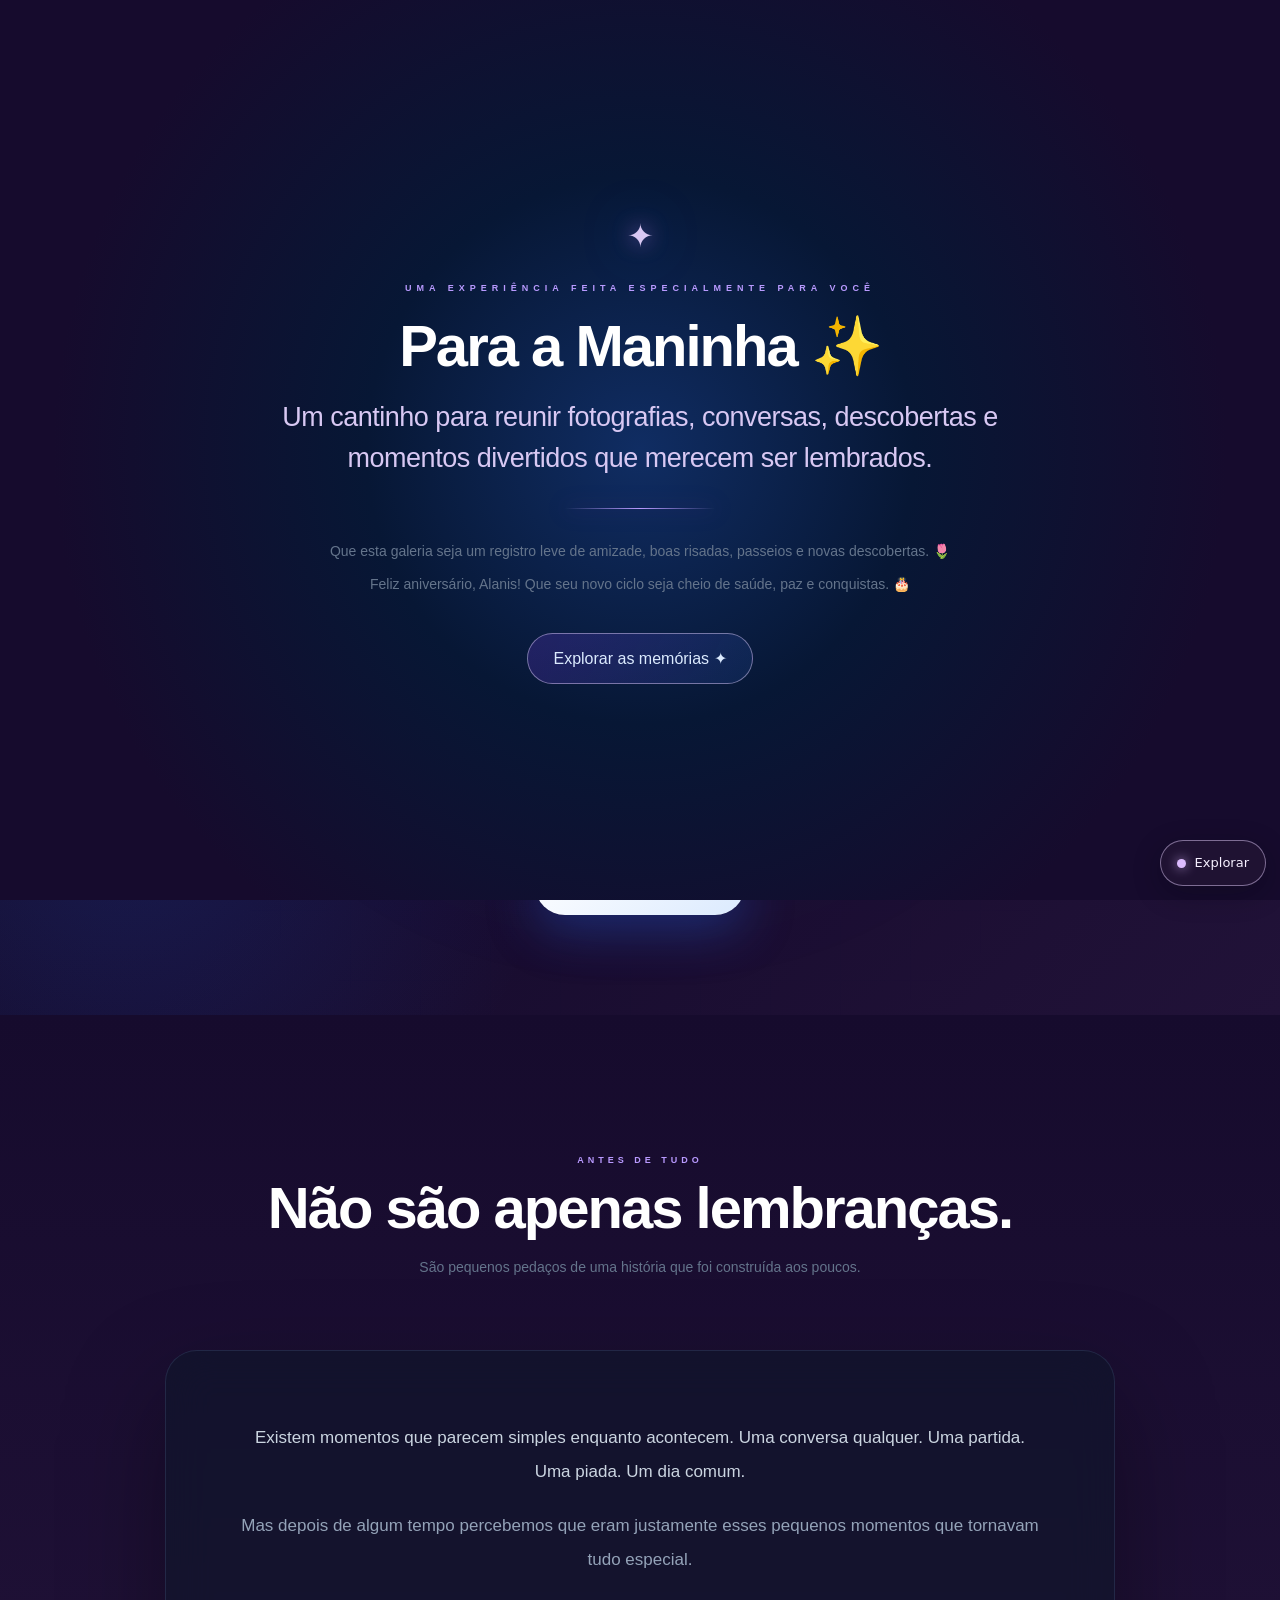
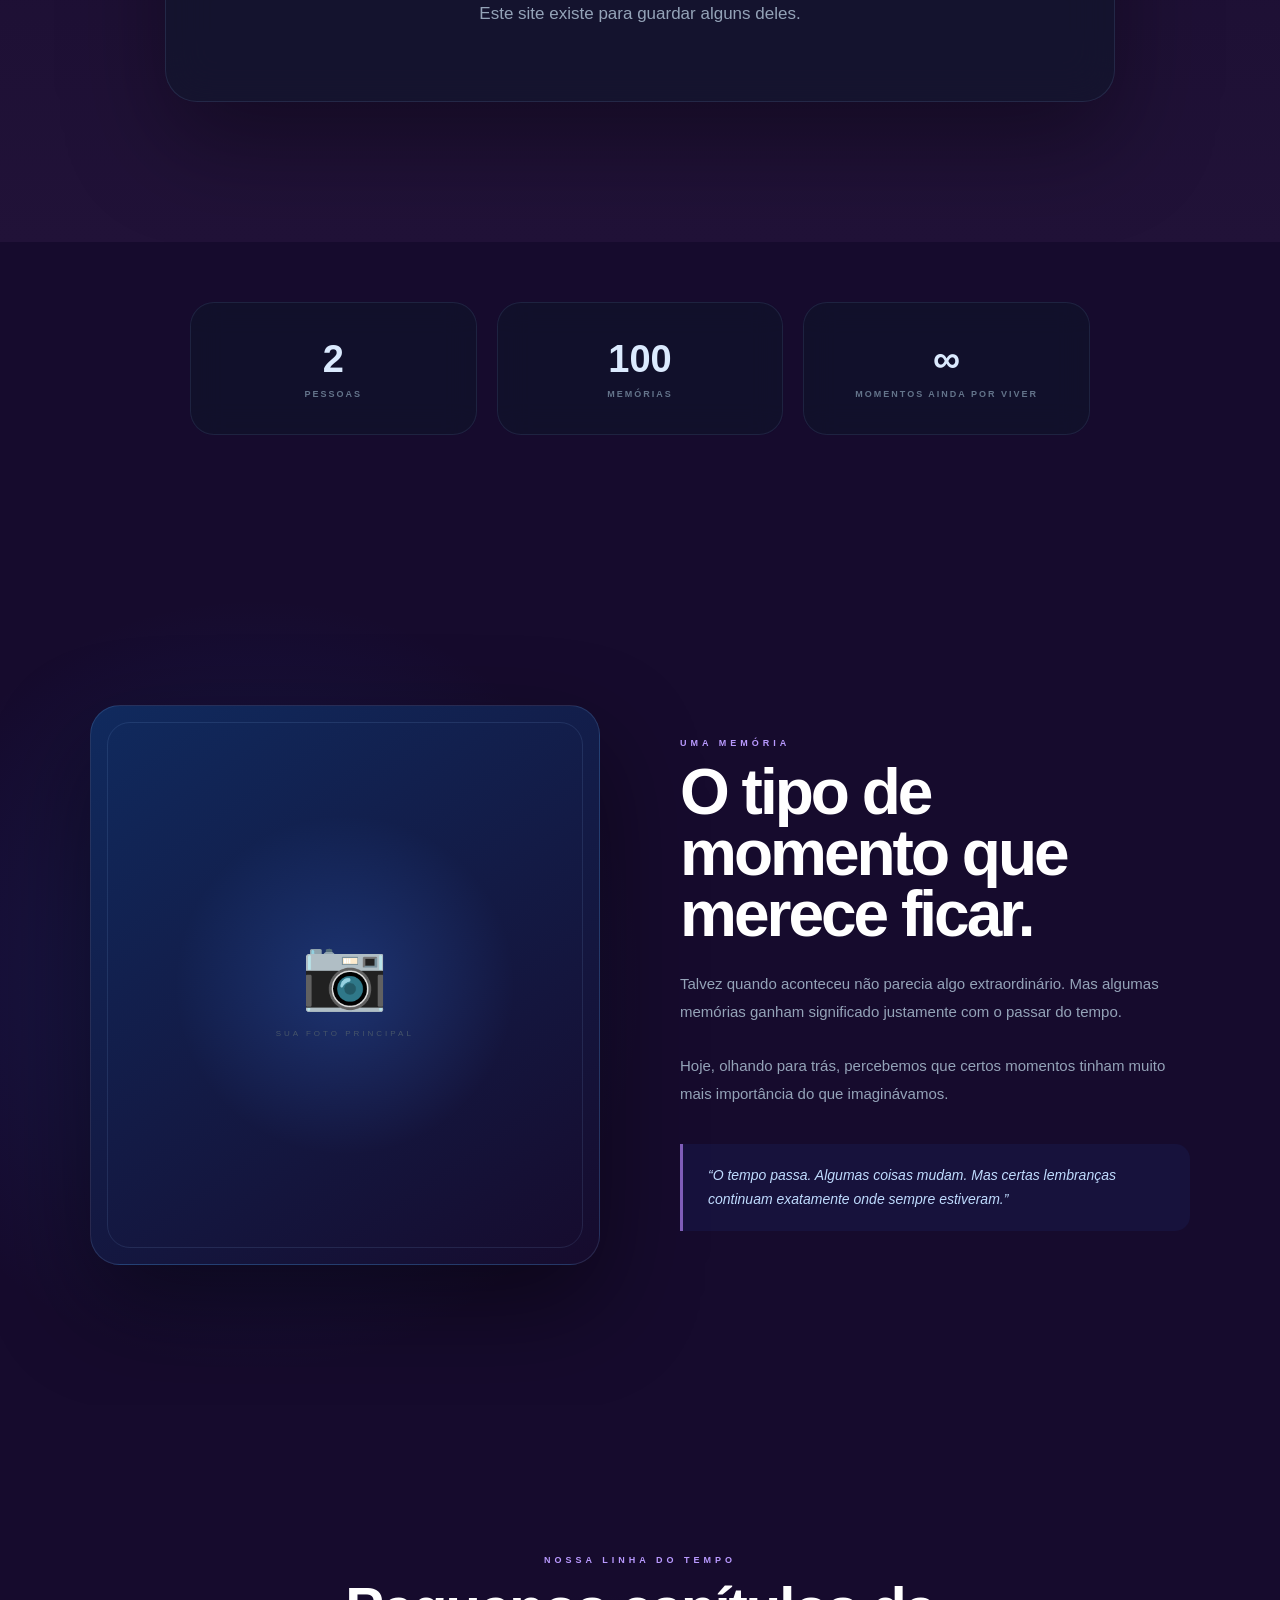
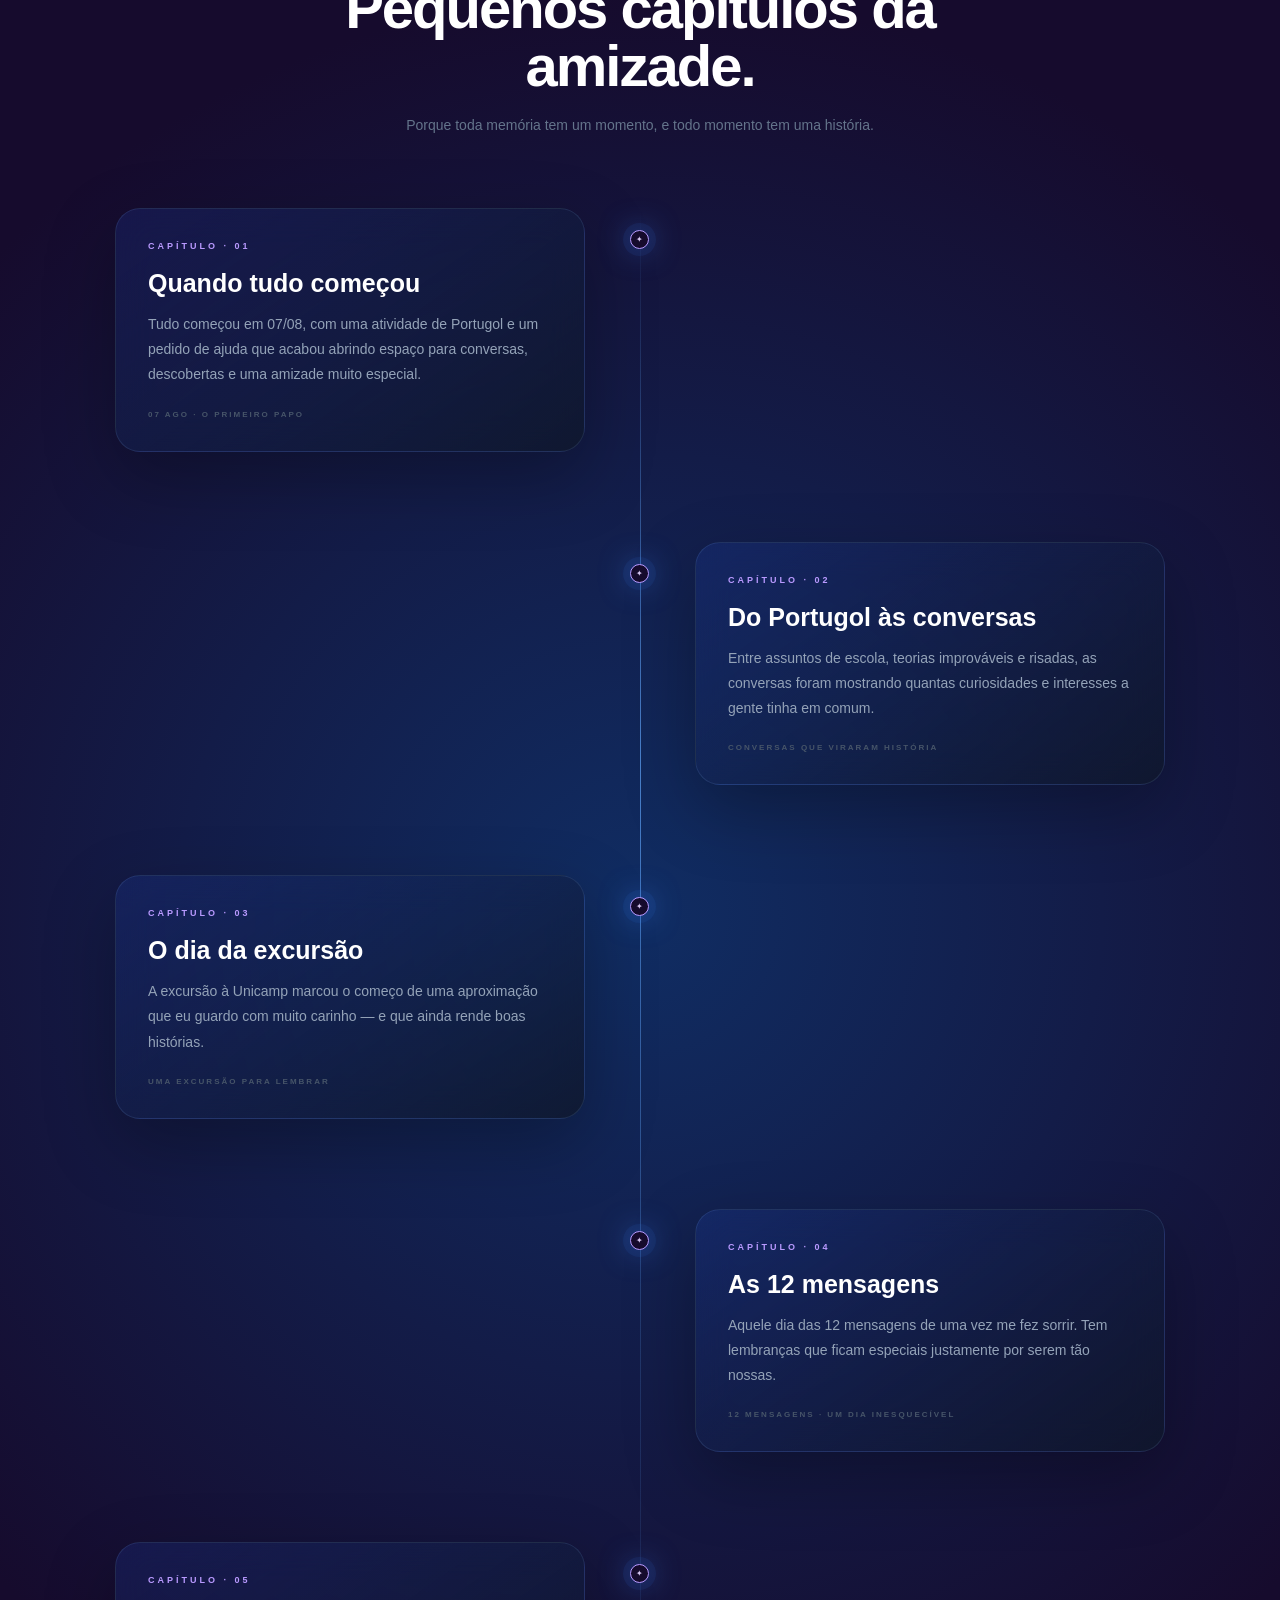
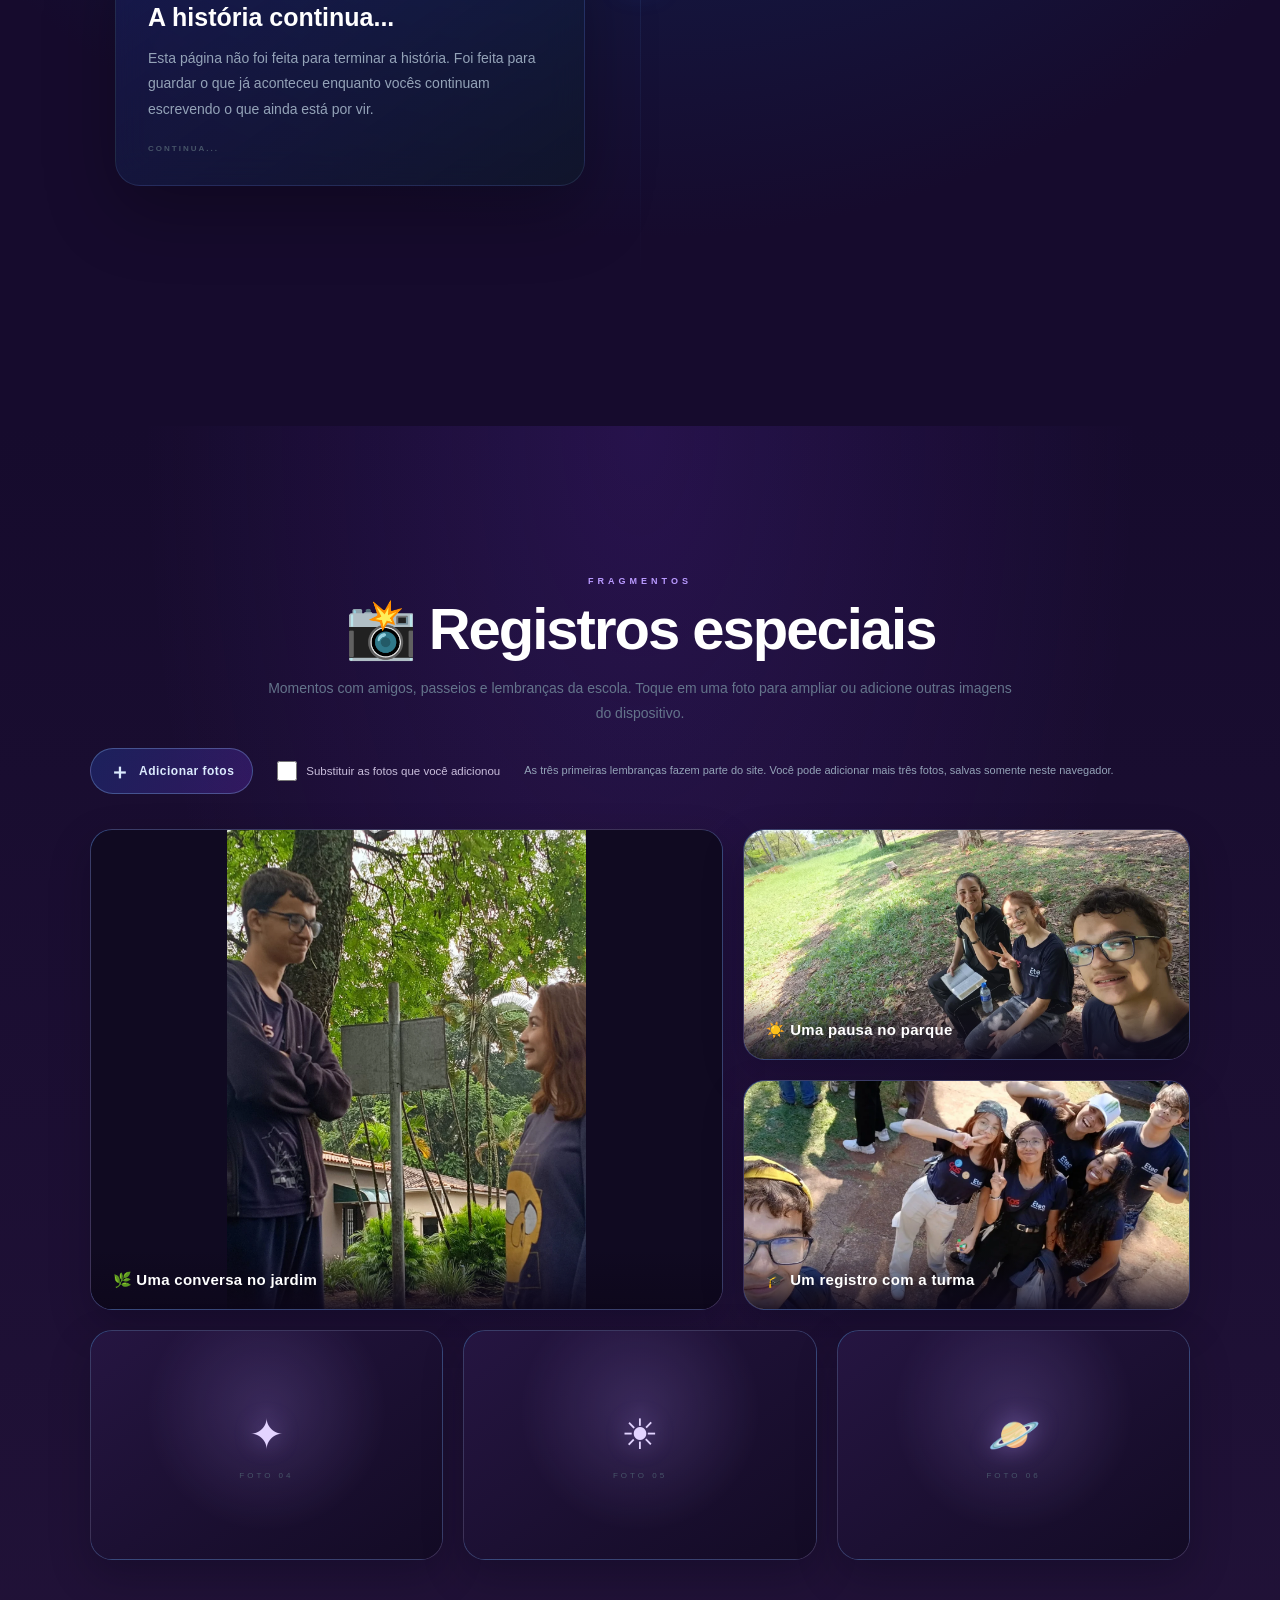
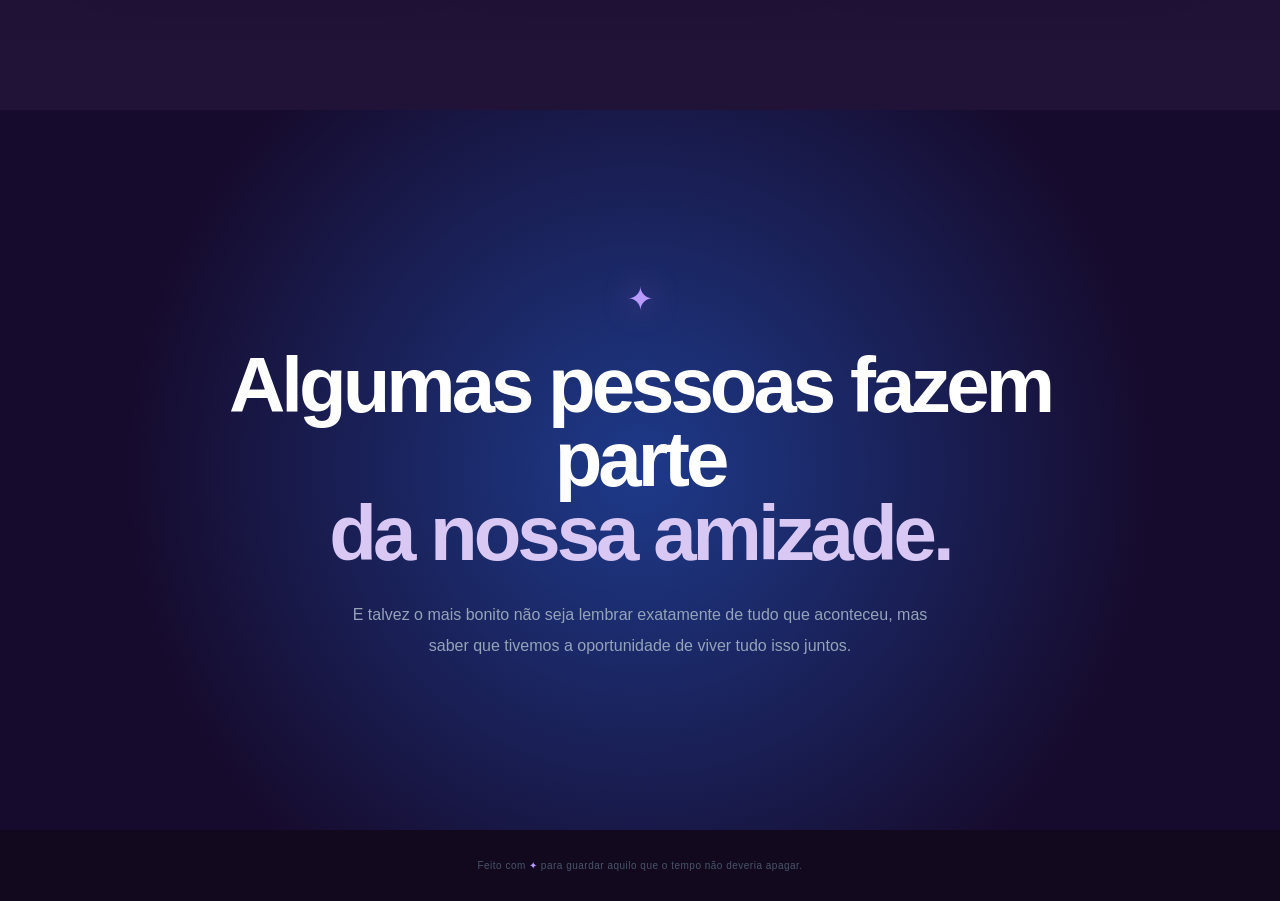
==== MEMORIAS.HTML @ 9d13875d "first commit" ====
<!DOCTYPE html>
<html lang="pt-BR">

<head>
    <meta charset="UTF-8">
    <meta name="viewport" content="width=device-width, initial-scale=1.0">

    <link rel="stylesheet" href="assets/css/purple-dreams-brand.css">

    <title>Memórias da Maninha | Purple Dreams</title>

    <meta
        name="description"
        content="Uma galeria de amizade para guardar conversas, descobertas e lembranças especiais."
    >

    <style>

        /* =========================================================
           RESET
        ========================================================= */

        * {
            margin: 0;
            padding: 0;
            box-sizing: border-box;
        }

        html {
            scroll-behavior: smooth;
        }

        body {
            background: #160b2d;
            color: #fff;
            font-family:
                Inter,
                "Segoe UI",
                Arial,
                sans-serif;
            overflow-x: hidden;
        }

        body.locked {
            overflow: hidden;
        }

        a {
            color: inherit;
            text-decoration: none;
        }

        button {
            font: inherit;
        }


        /* =========================================================
           SCROLLBAR
        ========================================================= */

        ::-webkit-scrollbar {
            width: 7px;
        }

        ::-webkit-scrollbar-track {
            background: #160b2d;
        }

        ::-webkit-scrollbar-thumb {
            background: linear-gradient(
                #7f5db8,
                #1d4ed8
            );
            border-radius: 50px;
        }


        /* =========================================================
           CURSOR
        ========================================================= */

        .cursor-glow {
            position: fixed;
            width: 350px;
            height: 350px;
            border-radius: 50%;
            pointer-events: none;
            z-index: 9998;

            background:
                radial-gradient(
                    circle,
                    rgba(59, 130, 246, .12),
                    transparent 65%
                );

            transform: translate(-50%, -50%);

            transition:
                left .08s linear,
                top .08s linear;
        }

        @media (max-width: 800px) {
            .cursor-glow {
                display: none;
            }
        }


        /* =========================================================
           INTRO
        ========================================================= */

        .intro-screen {
            position: fixed;
            inset: 0;
            z-index: 10000;

            display: flex;
            align-items: center;
            justify-content: center;

            text-align: center;

            padding: 30px;

            background:
                radial-gradient(
                    circle at center,
                    #102d63 0%,
                    #071735 35%,
                    #160b2d 75%
                );

            transition:
                opacity 1s ease,
                visibility 1s ease;
        }

        .intro-screen.hidden {
            opacity: 0;
            visibility: hidden;
            pointer-events: none;
        }

        .intro-content {
            width: 100%;
            max-width: 850px;
        }

        .intro-symbol {
            margin-bottom: 28px;

            color: #d8c8f3;
            font-size: 32px;

            text-shadow:
                0 0 20px #7f5db8,
                0 0 50px rgba(59, 130, 246, .7);

            animation: pulse 2.5s infinite;
        }

        .intro-content small {
            display: block;
            margin-bottom: 22px;

            color: #b99aff;

            font-size: 9px;
            font-weight: 800;
            letter-spacing: 5px;
        }

        /*
            IMPORTANTE:
            Agora existe apenas UM h1.
            O texto romântico usa .intro-message.
        */

        .intro-message {
            max-width: 780px;
            margin: auto;

            font-size:
                clamp(28px, 5vw, 58px);

            line-height: 1.08;

            letter-spacing: -2px;
            font-weight: 700;
        }

        .intro-message strong {
            display: block;
            margin-top: 20px;

            color: #d8c8f3;

            font-size:
                clamp(18px, 2.4vw, 27px);

            line-height: 1.5;
            font-weight: 500;
            letter-spacing: -.5px;
        }

        .intro-divider {
            width: 150px;
            height: 1px;

            margin: 30px auto;

            background:
                linear-gradient(
                    90deg,
                    transparent,
                    #b99aff,
                    transparent
                );

            box-shadow:
                0 0 20px #542a91;
        }

        .intro-content p {
            color: #64748b;

            font-size: 14px;
            line-height: 1.8;
        }

        .intro-button {
            margin-top: 35px;

            padding: 15px 25px;

            border:
                1px solid rgba(147, 197, 253, .2);

            border-radius: 50px;

            background:
                rgba(59, 130, 246, .08);

            color: #dbeafe;

            cursor: pointer;

            transition: .35s;
        }

        .intro-button:hover {
            background:
                rgba(59, 130, 246, .18);

            border-color:
                rgba(147, 197, 253, .4);

            transform: translateY(-3px);

            box-shadow:
                0 15px 40px rgba(37, 99, 235, .25);
        }


        /* =========================================================
           BACKGROUND
        ========================================================= */

        body::before {
            content: "";

            position: fixed;
            inset: 0;

            z-index: -20;
            pointer-events: none;

            background-image:

                radial-gradient(
                    circle,
                    rgba(255,255,255,.75) 1px,
                    transparent 1px
                ),

                radial-gradient(
                    circle,
                    rgba(96,165,250,.35) 1px,
                    transparent 1px
                );

            background-size:
                100px 100px,
                160px 160px;

            background-position:
                0 0,
                40px 70px;

            opacity: .14;
        }


        /* =========================================================
           HEADER
        ========================================================= */

        header {
            position: fixed;

            top: 0;
            left: 0;

            width: 100%;
            height: 78px;

            padding: 0 7%;

            display: flex;
            align-items: center;
            justify-content: space-between;

            background:
                rgba(2, 6, 23, .55);

            backdrop-filter: blur(25px);
            -webkit-backdrop-filter: blur(25px);

            border-bottom:
                1px solid rgba(147, 197, 253, .10);

            z-index: 999;

            transition: .4s;
        }

        header.scrolled {
            background:
                rgba(2, 6, 23, .90);

            border-bottom-color:
                rgba(96, 165, 250, .18);

            box-shadow:
                0 15px 50px rgba(0,0,0,.25);
        }

        .logo {
            display: flex;
            align-items: center;
            gap: 10px;

            font-size: 15px;
            font-weight: 700;
        }

        .logo-star {
            color: #b99aff;
            font-size: 23px;

            text-shadow:
                0 0 20px #7f5db8;

            animation: pulse 2.5s infinite;
        }

        nav ul {
            display: flex;
            gap: 34px;
            list-style: none;
        }

        nav a {
            position: relative;

            color: #94a3b8;

            font-size: 9px;
            font-weight: 800;
            letter-spacing: 1.7px;

            transition: .3s;
        }

        nav a:hover,
        nav a.active {
            color: white;
        }

        nav a::after {
            content: "";

            position: absolute;

            bottom: -10px;
            left: 50%;

            width: 0;
            height: 2px;

            transform: translateX(-50%);

            background: #b99aff;

            box-shadow:
                0 0 15px #7f5db8;

            transition: .3s;
        }

        nav a:hover::after,
        nav a.active::after {
            width: 100%;
        }


        /* =========================================================
           HERO
        ========================================================= */

        .hero {
            position: relative;

            min-height: 100vh;

            display: flex;
            align-items: center;
            justify-content: center;

            text-align: center;

            padding:
                150px 20px 100px;

            overflow: hidden;

            background:

                radial-gradient(
                    circle at 50% 45%,
                    rgba(30,64,175,.62),
                    transparent 32%
                ),

                radial-gradient(
                    circle at 10% 80%,
                    rgba(37,99,235,.18),
                    transparent 30%
                ),

                linear-gradient(
                    135deg,
                    #12091f,
                    #160b2d 50%,
                    #211238
                );
        }

        .hero::before {
            content: "";

            position: absolute;
            inset: 0;

            background-image:

                linear-gradient(
                    rgba(96,165,250,.025) 1px,
                    transparent 1px
                ),

                linear-gradient(
                    90deg,
                    rgba(96,165,250,.025) 1px,
                    transparent 1px
                );

            background-size: 70px 70px;

            mask-image:
                radial-gradient(
                    circle,
                    black,
                    transparent 75%
                );
        }

        .hero-glow {
            position: absolute;

            width: 500px;
            height: 500px;

            left: 50%;
            top: 50%;

            transform:
                translate(-50%, -50%);

            border-radius: 50%;

            background:
                rgba(37,99,235,.15);

            filter: blur(120px);
        }


        /* =========================================================
           STARS
        ========================================================= */

        .stars {
            position: absolute;
            inset: 0;
            pointer-events: none;
        }

        .star {
            position: absolute;

            color: #dbeafe;

            text-shadow:
                0 0 10px #b99aff,
                0 0 25px #542a91;

            animation: twinkle 3s infinite;
        }

        .star:nth-child(1) {
            top: 13%;
            left: 12%;
            font-size: 17px;
        }

        .star:nth-child(2) {
            top: 24%;
            left: 25%;
            font-size: 10px;
            animation-delay: .4s;
        }

        .star:nth-child(3) {
            top: 15%;
            left: 45%;
            font-size: 15px;
            animation-delay: 1s;
        }

        .star:nth-child(4) {
            top: 21%;
            right: 14%;
            font-size: 20px;
            animation-delay: 1.5s;
        }

        .star:nth-child(5) {
            top: 45%;
            right: 7%;
            font-size: 25px;
            animation-delay: .8s;
        }

        .star:nth-child(6) {
            bottom: 20%;
            left: 8%;
            font-size: 15px;
            animation-delay: 2s;
        }

        .star:nth-child(7) {
            bottom: 14%;
            left: 30%;
            font-size: 20px;
            animation-delay: 1.2s;
        }

        .star:nth-child(8) {
            bottom: 28%;
            right: 20%;
            font-size: 13px;
        }


        /* =========================================================
           MOON
        ========================================================= */

        .moon {
            position: absolute;

            top: 15%;
            right: 9%;

            font-size: 75px;

            opacity: .55;

            color: #dbeafe;

            filter:
                drop-shadow(
                    0 0 30px rgba(147,197,253,.7)
                );

            animation:
                moonFloat 7s infinite;
        }


        /* =========================================================
           HERO CONTENT
        ========================================================= */

        .hero-content {
            position: relative;
            z-index: 5;

            max-width: 1000px;
        }

        .hero-badge {
            display: inline-flex;

            padding:
                9px 20px;

            margin-bottom: 30px;

            border:
                1px solid rgba(147,197,253,.18);

            border-radius: 50px;

            background:
                rgba(59,130,246,.07);

            color: #d8c8f3;

            font-size: 9px;
            font-weight: 800;
            letter-spacing: 3px;
        }

        .hero-icon {
            position: relative;

            width: 125px;
            height: 125px;

            margin: auto;

            display: flex;
            align-items: center;
            justify-content: center;
        }

        .hero-icon span {
            font-size: 65px;

            animation:
                float 4s infinite;
        }

        .icon-ring {
            position: absolute;
            inset: 0;

            border:
                1px solid rgba(147,197,253,.2);

            border-radius: 50%;

            box-shadow:
                0 0 50px rgba(59,130,246,.15);

            animation:
                rotate 12s linear infinite;
        }

        .icon-ring::before {
            content: "✦";

            position: absolute;

            top: -9px;
            left: 50%;

            transform:
                translateX(-50%);

            color: #d8c8f3;
        }

        .hero-small {
            margin-top: 20px;

            color: #b99aff;

            font-size: 9px;
            font-weight: 800;
            letter-spacing: 5px;
        }

        .hero h1 {
            margin-top: 15px;

            font-size:
                clamp(55px,9vw,105px);

            line-height: .9;

            letter-spacing: -5px;
        }

        .hero h1 span {
            display: block;

            background:
                linear-gradient(
                    90deg,
                    #b99aff,
                    white,
                    #d8c8f3,
                    #b99aff
                );

            background-size: 250%;

            -webkit-background-clip: text;
            background-clip: text;

            color: transparent;

            animation:
                gradient 6s linear infinite;
        }

        .hero-line {
            width: 230px;
            height: 1px;

            margin: 32px auto;

            background:
                linear-gradient(
                    90deg,
                    transparent,
                    #b99aff,
                    transparent
                );

            box-shadow:
                0 0 15px #542a91;
        }

        .hero-description {
            max-width: 620px;
            margin: auto;

            color: #94a3b8;

            font-size: 16px;
            line-height: 1.9;
        }

        .hero-button {
            display: inline-flex;

            align-items: center;
            gap: 16px;

            margin-top: 35px;

            padding:
                16px 24px 16px 28px;

            border-radius: 50px;

            background:
                linear-gradient(
                    135deg,
                    white,
                    #dbeafe
                );

            color: #0f3d91;

            font-size: 13px;
            font-weight: 800;

            box-shadow:
                0 15px 50px rgba(37,99,235,.35);

            transition: .35s;
        }

        .hero-button:hover {
            transform: translateY(-5px);

            box-shadow:
                0 25px 70px rgba(37,99,235,.5);
        }

        .hero-button b {
            width: 28px;
            height: 28px;

            display: flex;
            align-items: center;
            justify-content: center;

            border-radius: 50%;

            background: #542a91;
            color: white;
        }


        /* =========================================================
           SEÇÕES
        ========================================================= */

        section {
            position: relative;
        }

        .section {
            padding:
                140px 7%;
        }

        .section-head {
            max-width: 750px;

            margin:
                0 auto 70px;

            text-align: center;
        }

        .eyebrow {
            margin-bottom: 14px;

            color: #b99aff;

            font-size: 9px;
            font-weight: 800;
            letter-spacing: 4px;

            text-transform: uppercase;
        }

        .section-head h2 {
            font-size:
                clamp(35px,5vw,58px);

            line-height: 1;

            letter-spacing: -2px;
        }

        .section-head p {
            margin-top: 18px;

            color: #64748b;

            font-size: 14px;
            line-height: 1.8;
        }


        /* =========================================================
           INTRO
        ========================================================= */

        .intro {
            background:
                linear-gradient(
                    180deg,
                    #160b2d,
                    #211238
                );
        }

        .intro-box {
            max-width: 950px;

            margin: auto;

            padding: 70px;

            border-radius: 32px;

            background:
                rgba(15,23,42,.58);

            backdrop-filter: blur(22px);

            border:
                1px solid rgba(147,197,253,.12);

            box-shadow:
                0 40px 100px rgba(0,0,0,.35);

            text-align: center;
        }

        .intro-box p {
            color: #cbd5e1;

            font-size: 17px;
            line-height: 2;
        }

        .intro-box p + p {
            margin-top: 20px;

            color: #94a3b8;
        }


        /* =========================================================
           COUNTER
        ========================================================= */

        .counter-section {
            padding:
                60px 7% 130px;

            background: #160b2d;
        }

        .counter-grid {
            max-width: 900px;

            margin: auto;

            display: grid;

            grid-template-columns:
                repeat(3,1fr);

            gap: 20px;
        }

        .counter-card {
            padding: 35px 20px;

            text-align: center;

            border:
                1px solid rgba(147,197,253,.1);

            border-radius: 24px;

            background:
                rgba(15,23,42,.55);

            backdrop-filter: blur(15px);
        }

        .counter-number {
            color: #dbeafe;

            font-size: 38px;
            font-weight: 700;
        }

        .counter-label {
            margin-top: 8px;

            color: #64748b;

            font-size: 9px;
            font-weight: 800;
            letter-spacing: 2px;
        }


        /* =========================================================
           FEATURE
        ========================================================= */

        .feature {
            padding:
                140px 7%;

            background:
                radial-gradient(
                    circle at 20% 50%,
                    rgba(37,99,235,.18),
                    transparent 35%
                ),
                #160b2d;
        }

        .feature-grid {
            max-width: 1200px;

            margin: auto;

            display: grid;

            grid-template-columns:
                1fr 1fr;

            gap: 80px;

            align-items: center;
        }

        .feature-photo {
            position: relative;

            height: 560px;

            border-radius: 30px;

            overflow: hidden;

            border:
                1px solid rgba(147,197,253,.15);

            background:
                linear-gradient(
                    145deg,
                    #102a5e,
                    #160b2d
                );

            box-shadow:
                0 40px 100px rgba(0,0,0,.45);
        }

        .feature-photo::before {
            content: "";

            position: absolute;

            inset: 16px;

            border:
                1px solid rgba(147,197,253,.12);

            border-radius: 23px;

            z-index: 2;

            pointer-events: none;
        }

        .feature-photo img {
            width: 100%;
            height: 100%;

            object-fit: cover;
        }

        .photo-placeholder {
            width: 100%;
            height: 100%;

            display: flex;

            align-items: center;
            justify-content: center;

            flex-direction: column;

            gap: 15px;

            color: #475569;

            background:
                radial-gradient(
                    circle,
                    rgba(59,130,246,.25),
                    transparent 45%
                );
        }

        .photo-placeholder span {
            font-size: 70px;
        }

        .photo-placeholder small {
            font-size: 8px;
            letter-spacing: 3px;
        }

        .feature-copy .eyebrow {
            text-align: left;
        }

        .feature-copy h2 {
            max-width: 550px;

            font-size:
                clamp(40px,5vw,64px);

            line-height: .95;

            letter-spacing: -3px;
        }

        .feature-copy p {
            max-width: 550px;

            margin-top: 25px;

            color: #94a3b8;

            font-size: 15px;
            line-height: 1.9;
        }

        .quote {
            margin-top: 35px;

            padding:
                20px 25px;

            border-left:
                3px solid #7f5db8;

            border-radius:
                0 15px 15px 0;

            background:
                rgba(37,99,235,.08);

            color: #bfdbfe;

            font-size: 14px;
            line-height: 1.7;

            font-style: italic;
        }


        /* =========================================================
           TIMELINE
        ========================================================= */

        .timeline-section {
            padding:
                150px 7%;

            background:
                radial-gradient(
                    circle at center,
                    #102d63,
                    #160b2d 72%
                );
        }

        .timeline {
            position: relative;

            max-width: 1050px;

            margin: auto;
        }

        .timeline::before {
            content: "";

            position: absolute;

            left: 50%;
            top: 0;
            bottom: 0;

            width: 1px;

            background:
                linear-gradient(
                    transparent,
                    rgba(96,165,250,.7),
                    rgba(96,165,250,.2),
                    transparent
                );
        }

        .timeline-item {
            position: relative;

            width: 50%;

            padding:
                0 55px 90px 0;
        }

        .timeline-item.right {
            margin-left: 50%;

            padding:
                0 0 90px 55px;
        }

        .timeline-dot {
            position: absolute;

            top: 22px;
            right: -9px;

            width: 19px;
            height: 19px;

            display: flex;

            align-items: center;
            justify-content: center;

            border-radius: 50%;

            background: #160b2d;

            border:
                1px solid #b99aff;

            color: #d8c8f3;

            font-size: 8px;

            box-shadow:
                0 0 0 7px rgba(59,130,246,.08),
                0 0 30px rgba(59,130,246,.7);

            z-index: 3;
        }

        .timeline-item.right .timeline-dot {
            left: -10px;
            right: auto;
        }

        .memory-card {
            padding: 32px;

            border-radius: 25px;

            background:
                linear-gradient(
                    145deg,
                    rgba(30,64,175,.22),
                    rgba(15,23,42,.78)
                );

            backdrop-filter: blur(18px);

            border:
                1px solid rgba(147,197,253,.12);

            box-shadow:
                0 25px 70px rgba(0,0,0,.28);

            transition: .45s;
        }

        .memory-card:hover {
            transform:
                translateY(-10px)
                scale(1.01);

            border-color:
                rgba(96,165,250,.38);

            box-shadow:
                0 35px 90px rgba(30,64,175,.28);
        }

        .memory-number {
            margin-bottom: 18px;

            color: #b99aff;

            font-size: 9px;
            font-weight: 800;
            letter-spacing: 3px;
        }

        .memory-card h3 {
            font-size: 25px;

            margin-bottom: 14px;
        }

        .memory-card p {
            color: #94a3b8;

            font-size: 14px;
            line-height: 1.8;
        }

        .memory-date {
            display: block;

            margin-top: 22px;

            color: #475569;

            font-size: 8px;
            font-weight: 800;
            letter-spacing: 2px;
        }


        /* =========================================================
           GALERIA
        ========================================================= */

        .gallery-section {
            padding:
                150px 7%;

            background:
                linear-gradient(
                    180deg,
                    #160b2d,
                    #211238
                );
        }

        .gallery {
            max-width: 1200px;

            margin: auto;

            display: grid;

            grid-template-columns:
                repeat(12,1fr);

            grid-auto-rows: 220px;

            gap: 18px;
        }

        .gallery-item {
            position: relative;

            overflow: hidden;

            border-radius: 24px;

            cursor: pointer;

            border:
                1px solid rgba(147,197,253,.12);

            background:
                linear-gradient(
                    145deg,
                    #102a5e,
                    #160b2d
                );

            transition: .45s;
        }

        .gallery-item:hover {
            transform:
                translateY(-7px);

            border-color:
                rgba(96,165,250,.4);
        }

        .gallery-item:nth-child(1) {
            grid-column: span 7;
            grid-row: span 2;
        }

        .gallery-item:nth-child(2),
        .gallery-item:nth-child(3) {
            grid-column: span 5;
        }

        .gallery-item:nth-child(4),
        .gallery-item:nth-child(5),
        .gallery-item:nth-child(6) {
            grid-column: span 4;
        }

        .gallery-item img {
            width: 100%;
            height: 100%;

            object-fit: cover;

            transition:
                transform .7s;
        }

        .gallery-item:hover img {
            transform:
                scale(1.07);
        }

        .gallery-item:first-child img {
            object-fit: contain;
            background: #100a20;
        }

        .gallery-item:first-child:hover img {
            transform: scale(1.02);
        }

        .gallery-placeholder {
            width: 100%;
            height: 100%;

            display: flex;

            align-items: center;
            justify-content: center;

            flex-direction: column;

            gap: 12px;

            color: #475569;

            background:
                radial-gradient(
                    circle,
                    rgba(59,130,246,.2),
                    transparent 55%
                );
        }

        .gallery-placeholder span {
            font-size: 45px;
        }

        .gallery-placeholder small {
            font-size: 8px;
            letter-spacing: 3px;
        }

        .gallery-overlay {
            position: absolute;

            left: 0;
            right: 0;
            bottom: 0;

            padding:
                45px 22px 20px;

            background:
                linear-gradient(
                    transparent,
                    rgba(2,6,23,.95)
                );

            font-size: 12px;
            font-weight: 700;
        }


        /* =========================================================
           LIGHTBOX
        ========================================================= */

        .lightbox {
            position: fixed;

            inset: 0;

            z-index: 9999;

            display: flex;

            align-items: center;
            justify-content: center;

            padding: 30px;

            background:
                rgba(1,3,11,.92);

            backdrop-filter:
                blur(20px);

            opacity: 0;
            visibility: hidden;

            transition: opacity .4s ease, visibility 0s linear .4s;
        }

        .lightbox.active {
            opacity: 1;
            visibility: visible;
            transition: opacity .4s ease, visibility 0s;
        }

        .lightbox[aria-hidden="true"] {
            pointer-events: none;
        }

        .lightbox img {
            max-width: 90vw;
            max-height: 85vh;

            border-radius: 20px;

            box-shadow:
                0 40px 120px rgba(0,0,0,.7);
        }

        .lightbox-close {
            position: absolute;

            top: 30px;
            right: 35px;

            width: 45px;
            height: 45px;

            border-radius: 50%;

            border:
                1px solid rgba(147,197,253,.2);

            background:
                rgba(15,23,42,.7);

            color: white;

            cursor: pointer;

            font-size: 20px;
        }


        /* =========================================================
           FINAL
        ========================================================= */

        .final {
            min-height: 80vh;

            display: flex;

            align-items: center;
            justify-content: center;

            padding:
                120px 20px;

            text-align: center;

            background:
                radial-gradient(
                    circle at center,
                    #1e3a8a,
                    #160b2d 70%
                );
        }

        .final-content {
            max-width: 850px;
        }

        .final-symbol {
            margin-bottom: 30px;

            color: #b99aff;

            font-size: 32px;

            text-shadow:
                0 0 30px #7f5db8;
        }

        .final h2 {
            font-size:
                clamp(42px,7vw,78px);

            line-height: .95;

            letter-spacing: -4px;
        }

        .final h2 span {
            display: block;

            color: #d8c8f3;
        }

        .final p {
            max-width: 600px;

            margin:
                30px auto 0;

            color: #94a3b8;

            font-size: 16px;
            line-height: 1.9;
        }


        /* =========================================================
           FOOTER
        ========================================================= */

        footer {
            padding: 30px;

            text-align: center;

            background: #12091f;

            color: #475569;

            font-size: 10px;
            letter-spacing: .5px;
        }

        footer span {
            color: #b99aff;
        }


        /* =========================================================
           REVEAL
        ========================================================= */

        .reveal {
            opacity: 0;

            transform:
                translateY(45px);

            transition:
                opacity .9s ease,
                transform .9s ease;
        }

        .reveal.visible {
            opacity: 1;

            transform:
                translateY(0);
        }


        /* =========================================================
           ANIMATIONS
        ========================================================= */

        @keyframes twinkle {
            0%,100% {
                opacity: .2;
                transform: scale(.8);
            }

            50% {
                opacity: 1;
                transform: scale(1.25);
            }
        }

        @keyframes pulse {
            0%,100% {
                opacity: .5;
                transform: scale(1);
            }

            50% {
                opacity: 1;
                transform: scale(1.15);
            }
        }

        @keyframes float {
            0%,100% {
                transform: translateY(0);
            }

            50% {
                transform: translateY(-10px);
            }
        }

        @keyframes rotate {
            from {
                transform: rotate(0);
            }

            to {
                transform: rotate(360deg);
            }
        }

        @keyframes moonFloat {
            0%,100% {
                transform:
                    translateY(0)
                    rotate(-10deg);
            }

            50% {
                transform:
                    translateY(-15px)
                    rotate(5deg);
            }
        }

        @keyframes gradient {
            0% {
                background-position: 0 center;
            }

            100% {
                background-position: 250% center;
            }
        }


        /* =========================================================
           RESPONSIVE
        ========================================================= */

        @media (max-width: 850px) {

            header {
                height: 75px;

                padding: 0 20px;

                flex-direction: column;

                justify-content: center;

                gap: 8px;
            }

            nav ul {
                gap: 12px;
            }

            nav a {
                display: inline-flex;
                align-items: center;
                min-height: 44px;
                font-size: 10px;
                letter-spacing: .6px;
            }

            .feature-grid {
                grid-template-columns: 1fr;

                gap: 55px;
            }

            .feature-photo {
                height: 430px;
            }

            .gallery {
                grid-template-columns:
                    repeat(2,1fr);

                grid-auto-rows: 220px;
            }

            .gallery-item:nth-child(n) {
                grid-column: span 1;
                grid-row: span 1;
            }

            .gallery-item:first-child {
                grid-column: span 2;
            }
        }


        @media (max-width: 600px) {

            .logo {
                font-size: 12px;
            }

            nav ul {
                gap: clamp(4px, 1.8vw, 10px);
            }

            nav a {
                min-height: 44px;
                font-size: clamp(9px, 2.75vw, 11px);
                letter-spacing: .1px;
            }

            .hero {
                padding:
                    150px 15px 80px;
            }

            .hero h1 {
                font-size: 52px;
                letter-spacing: -2.5px;
            }

            .hero-description {
                font-size: 14px;
            }

            .section {
                padding:
                    90px 15px;
            }

            .intro-box {
                padding: 35px 25px;
            }

            .intro-box p {
                font-size: 15px;
            }

            .counter-grid {
                grid-template-columns: 1fr;
            }

            .counter-section {
                padding:
                    30px 15px 90px;
            }

            .feature {
                padding:
                    90px 15px;
            }

            .feature-photo {
                height: 330px;
            }

            .feature-copy h2 {
                font-size: 42px;
            }

            .timeline-section {
                padding:
                    100px 15px;
            }

            .timeline::before {
                left: 15px;
            }

            .timeline-item,
            .timeline-item.right {
                width: 100%;

                margin-left: 0;

                padding:
                    0 0 60px 45px;
            }

            .timeline-dot,
            .timeline-item.right .timeline-dot {
                left: 6px;
                right: auto;
            }

            .gallery-section {
                padding:
                    90px 15px;
            }

            .gallery {
                gap: 10px;
                grid-auto-rows: 170px;
            }

            .final h2 {
                font-size: 45px;
                letter-spacing: -2px;
            }

            .intro-message {
                font-size: 30px;
                letter-spacing: -1px;
            }

            .intro-message strong {
                font-size: 17px;
            }
        }

    
        .gallery-tools{max-width:1200px;margin:-55px auto 28px;display:flex;flex-wrap:wrap;align-items:center;gap:14px}
        .gallery-upload{display:inline-flex;align-items:center;justify-content:center;gap:9px;min-height:46px;padding:0 18px;border:1px solid rgba(147,197,253,.32);border-radius:999px;background:linear-gradient(120deg,rgba(37,99,235,.24),rgba(124,58,237,.24));color:#dbeafe;font-size:12px;font-weight:700;letter-spacing:.04em;cursor:pointer;transition:transform .2s,border-color .2s,box-shadow .2s}
        .gallery-upload:hover{transform:translateY(-2px);border-color:rgba(147,197,253,.68);box-shadow:0 10px 28px rgba(37,99,235,.18)}
        .gallery-upload.is-focused{outline:3px solid #ffe7a1;outline-offset:3px}
        .gallery-upload span{font-size:21px;line-height:1}
        .visually-hidden-input{position:absolute;width:1px;height:1px;padding:0;margin:-1px;overflow:hidden;clip:rect(0,0,0,0);white-space:nowrap;border:0}
        .gallery-status{margin:0;color:#94a3b8;font-size:11px;line-height:1.6}
        .gallery-item:focus-visible{outline:3px solid #d8c8f3;outline-offset:4px}
        .gallery-item img{display:block}
        .gallery-replace-toggle{min-height:44px;padding:7px 10px}
        .gallery-replace-toggle input{width:20px;height:20px}
        .lightbox-close{width:48px;height:48px}
        @media(max-width:700px){.gallery-tools{margin:-35px auto 22px}.gallery-upload{width:100%;min-height:48px}.gallery-status{text-align:center;width:100%}.gallery-replace-toggle{width:100%;justify-content:center}.lightbox{padding:16px}.lightbox-close{top:14px;right:14px;width:48px;height:48px}}
        @media(prefers-reduced-motion:reduce){.gallery-upload,.gallery-item,.gallery-item img{transition:none!important}}


        /* Galeria refinada: fotografia em primeiro plano e legendas mais legíveis */
        .gallery-section{background:radial-gradient(ellipse at 50% 0%,rgba(124,58,237,.16),transparent 55%),linear-gradient(180deg,#160b2d,#211238)}
        .gallery{gap:20px;grid-auto-rows:clamp(170px,18vw,240px)}
        .gallery-item{border-radius:22px;border-color:rgba(216,200,243,.2);box-shadow:0 16px 42px rgba(5,2,15,.24)}
        .gallery-item img{object-position:center;filter:saturate(1.04)}
        .gallery-overlay{background:linear-gradient(0deg,rgba(13,7,27,.88),rgba(13,7,27,0) 72%);font-size:clamp(12px,1.3vw,15px);letter-spacing:.02em}
        .gallery-placeholder{background:radial-gradient(circle at 50% 35%,rgba(185,154,255,.18),transparent 52%),linear-gradient(145deg,#251541,#130b25)}
        .gallery-placeholder span{font-size:clamp(28px,4vw,42px);color:#e3d4ff;text-shadow:0 0 24px rgba(185,154,255,.45)}
        .intro-button{border-color:rgba(216,200,243,.5);background:linear-gradient(120deg,rgba(124,58,237,.22),rgba(59,130,246,.12))}
        @media(max-width:700px){.gallery{grid-auto-rows:170px;gap:12px}.gallery-item{border-radius:16px}}
        @media(prefers-reduced-motion:reduce){.gallery-item:hover{transform:none}}
</style>
    <link rel="stylesheet" href="assets/css/site-navigation.css">
</head>


<body class="locked">


<!-- =====================================================
     INTRO
===================================================== -->

<div class="intro-screen" id="intro">

    <div class="intro-content">

        <div class="intro-symbol">
            ✦
        </div>

        <small>
            UMA EXPERIÊNCIA FEITA ESPECIALMENTE PARA VOCÊ
        </small>

        <h1 class="intro-message">

            Para a Maninha ✨
            <br>

            <strong>
                Um cantinho para reunir fotografias,
                conversas, descobertas e momentos
                divertidos que merecem ser lembrados.
            </strong>

        </h1>

        <div class="intro-divider"></div>

        <p>
            Que esta galeria seja um registro leve de amizade,
            boas risadas, passeios e novas descobertas. 🌷
        </p>

        <p style="margin-top: 8px;">
            Feliz aniversário, Alanis! Que seu novo ciclo
            seja cheio de saúde, paz e conquistas. 🎂
        </p>

        <button
            class="intro-button"
            onclick="enterSite()"
        >
            Explorar as memórias ✦
        </button>

    </div>

</div>


<!-- CURSOR -->

<div
    class="cursor-glow"
    id="cursorGlow"
></div>


<!-- =====================================================
     HEADER
===================================================== -->

<header id="header">

    <div class="logo">

        <span class="logo-star">
            ✦
        </span>

        <span>
            Memórias da Maninha
        </span>

    </div>


    <nav>

        <ul>

            <li>
                <a
                    href="#inicio"
                    class="active"
                >
                    INÍCIO
                </a>
            </li>

            <li>
                <a href="#historia">
                    HISTÓRIA
                </a>
            </li>

            <li>
                <a href="#momentos">
                    MOMENTOS
                </a>
            </li>

            <li>
                <a href="#galeria">
                    GALERIA
                </a>
            </li>

        </ul>

    </nav>

</header>


<!-- =====================================================
     HERO
===================================================== -->

<section
    class="hero"
    id="inicio"
>

    <div class="hero-glow"></div>


    <div class="stars">

        <span class="star">✦</span>
        <span class="star">✧</span>
        <span class="star">⋆</span>
        <span class="star">✦</span>
        <span class="star">✧</span>
        <span class="star">⋆</span>
        <span class="star">✦</span>
        <span class="star">✧</span>

    </div>


    <div class="moon">
        ☾
    </div>


    <div class="hero-content">

        <div class="hero-badge">
            ✦ DUAS PESSOAS · UMA HISTÓRIA ✦
        </div>


        <div class="hero-icon">

            <div class="icon-ring"></div>

            <span>
                ✦
            </span>

        </div>


        <p class="hero-small">
            MEMÓRIAS QUE O TEMPO NÃO APAGA
        </p>


        <h1>

            Algumas histórias

            <span>
                merecem ser lembradas.
            </span>

        </h1>


        <div class="hero-line"></div>


        <p class="hero-description">

            Este é um pequeno espaço dedicado a tudo aquilo
            que aconteceu entre nós: os momentos, as conversas,
            as risadas, os desafios e todas as lembranças
            que fizeram parte dessa amizade.

        </p>


        <a
            href="#historia"
            class="hero-button"
        >

            <span>
                Ver as lembranças
            </span>

            <b>
                ↓
            </b>

        </a>

    </div>

</section>


<!-- =====================================================
     INTRO
===================================================== -->

<section
    class="section intro"
    id="historia"
>

    <div class="section-head reveal">

        <div class="eyebrow">
            Antes de tudo
        </div>

        <h2>
            Não são apenas lembranças.
        </h2>

        <p>
            São pequenos pedaços de uma história
            que foi construída aos poucos.
        </p>

    </div>


    <div class="intro-box reveal">

        <p>
            Existem momentos que parecem simples
            enquanto acontecem. Uma conversa qualquer.
            Uma partida. Uma piada. Um dia comum.
        </p>

        <p>
            Mas depois de algum tempo percebemos que
            eram justamente esses pequenos momentos
            que tornavam tudo especial.
        </p>

        <p>
            Este site existe para guardar alguns deles.
        </p>

    </div>

</section>


<!-- =====================================================
     CONTADOR
===================================================== -->

<section class="counter-section">

    <div class="counter-grid reveal">

        <div class="counter-card">

            <div
                class="counter-number"
                data-target="2"
            >
                0
            </div>

            <div class="counter-label">
                PESSOAS
            </div>

        </div>


        <div class="counter-card">

            <div
                class="counter-number"
                data-target="100"
            >
                0
            </div>

            <div class="counter-label">
                MEMÓRIAS
            </div>

        </div>


        <div class="counter-card">

            <div
                class="counter-number"
                data-target="∞"
            >
                0
            </div>

            <div class="counter-label">
                MOMENTOS AINDA POR VIVER
            </div>

        </div>

    </div>

</section>


<!-- =====================================================
     MOMENTO DESTAQUE
===================================================== -->

<section
    class="feature"
    id="momentos"
>

    <div class="feature-grid">


        <div class="feature-photo reveal">

            <!--
                PARA COLOCAR SUA FOTO:

                Apague o .photo-placeholder e coloque:

                <img
                    src="fotos/foto-principal.jpg"
                    alt="Nossa memória"
                >
            -->

            <div class="photo-placeholder">

                <span>
                    📷
                </span>

                <small>
                    SUA FOTO PRINCIPAL
                </small>

            </div>

        </div>


        <div class="feature-copy reveal">

            <div class="eyebrow">
                UMA MEMÓRIA
            </div>

            <h2>
                O tipo de momento
                que merece ficar.
            </h2>

            <p>
                Talvez quando aconteceu não parecia algo
                extraordinário. Mas algumas memórias ganham
                significado justamente com o passar do tempo.
            </p>

            <p>
                Hoje, olhando para trás, percebemos que certos
                momentos tinham muito mais importância do que
                imaginávamos.
            </p>


            <div class="quote">
                “O tempo passa. Algumas coisas mudam.
                Mas certas lembranças continuam exatamente
                onde sempre estiveram.”
            </div>

        </div>

    </div>

</section>


<!-- =====================================================
     TIMELINE
===================================================== -->

<section class="timeline-section">

    <div class="section-head reveal">

        <div class="eyebrow">
            Nossa linha do tempo
        </div>

        <h2>
            Pequenos capítulos da amizade.
        </h2>

        <p>
            Porque toda memória tem um momento,
            e todo momento tem uma história.
        </p>

    </div>


    <div class="timeline">


        <div class="timeline-item reveal">

            <div class="timeline-dot">
                ✦
            </div>

            <div class="memory-card">

                <div class="memory-number">
                    CAPÍTULO · 01
                </div>

                <h3>
                    Quando tudo começou
                </h3>

                <p>
                    Tudo começou em 07/08, com uma atividade de Portugol e um pedido de ajuda que acabou abrindo espaço para conversas, descobertas e uma amizade muito especial.
                </p>

                <span class="memory-date">
                    07 AGO · O PRIMEIRO PAPO
                </span>

            </div>

        </div>


        <div class="timeline-item right reveal">

            <div class="timeline-dot">
                ✦
            </div>

            <div class="memory-card">

                <div class="memory-number">
                    CAPÍTULO · 02
                </div>

                <h3>
                    Do Portugol às conversas
                </h3>

                <p>
                    Entre assuntos de escola, teorias improváveis e risadas, as conversas foram mostrando quantas curiosidades e interesses a gente tinha em comum.
                </p>

                <span class="memory-date">
                    CONVERSAS QUE VIRARAM HISTÓRIA
                </span>

            </div>

        </div>


        <div class="timeline-item reveal">

            <div class="timeline-dot">
                ✦
            </div>

            <div class="memory-card">

                <div class="memory-number">
                    CAPÍTULO · 03
                </div>

                <h3>
                    O dia da excursão
                </h3>

                <p>
                    A excursão à Unicamp marcou o começo de uma aproximação que eu guardo com muito carinho — e que ainda rende boas histórias.
                </p>

                <span class="memory-date">
                    UMA EXCURSÃO PARA LEMBRAR
                </span>

            </div>

        </div>


        <div class="timeline-item right reveal">

            <div class="timeline-dot">
                ✦
            </div>

            <div class="memory-card">

                <div class="memory-number">
                    CAPÍTULO · 04
                </div>

                <h3>
                    As 12 mensagens
                </h3>

                <p>
                    Aquele dia das 12 mensagens de uma vez me fez sorrir. Tem lembranças que ficam especiais justamente por serem tão nossas.
                </p>

                <span class="memory-date">
                    12 MENSAGENS · UM DIA INESQUECÍVEL
                </span>

            </div>

        </div>


        <div class="timeline-item reveal">

            <div class="timeline-dot">
                ✦
            </div>

            <div class="memory-card">

                <div class="memory-number">
                    CAPÍTULO · 05
                </div>

                <h3>
                    A história continua...
                </h3>

                <p>
                    Esta página não foi feita para terminar
                    a história. Foi feita para guardar o que
                    já aconteceu enquanto vocês continuam
                    escrevendo o que ainda está por vir.
                </p>

                <span class="memory-date">
                    CONTINUA...
                </span>

            </div>

        </div>


    </div>

</section>


<!-- =====================================================
     GALERIA
===================================================== -->

<section
    class="gallery-section"
    id="galeria"
>

    <div class="section-head reveal">

        <div class="eyebrow">
            Fragmentos
        </div>

        <h2>
            📸 Registros especiais
        </h2>

        <p>
            Momentos com amigos, passeios e lembranças da escola. Toque em uma foto para ampliar ou adicione outras imagens do dispositivo.
        </p>

    </div>


    <div class="gallery-tools">
        <label class="gallery-upload" for="photoUpload">
            <span aria-hidden="true">＋</span> Adicionar fotos
        </label>
        <input id="photoUpload" class="visually-hidden-input" type="file" accept="image/*" multiple aria-label="Selecionar até três fotografias adicionais para a galeria" aria-describedby="photoStatus">
        <label class="gallery-replace-toggle"><input id="replaceExistingPhotos" type="checkbox" aria-describedby="photoStatus"> <span>Substituir as fotos que você adicionou</span></label>
        <p id="photoStatus" class="gallery-status" role="status" aria-live="polite">As três primeiras lembranças fazem parte do site. Você pode adicionar mais três fotos, salvas somente neste navegador.</p>
    </div>

    <div class="gallery">


        <!-- FOTO 01 -->

        <div
            class="gallery-item reveal"
            role="button" tabindex="0" aria-label="Ampliar: uma conversa ao ar livre"
            onclick="openLightbox(this)"
        >
            <img src="assets/images/memoria-encontro.webp" alt="Duas pessoas conversando em um espaço arborizado" loading="lazy" decoding="async">
            <div class="gallery-overlay">🌿 Uma conversa no jardim</div>
        </div>


        <!-- FOTO 02 -->

        <div
            class="gallery-item reveal"
            role="button" tabindex="0" aria-label="Ampliar: pausa entre amigos no parque"
            onclick="openLightbox(this)"
        >
            <img src="assets/images/memoria-parque.webp" alt="Três amigos sentados juntos em um parque" loading="lazy" decoding="async">
            <div class="gallery-overlay">☀️ Uma pausa no parque</div>
        </div>


        <!-- FOTO 03 -->

        <div
            class="gallery-item reveal"
            role="button" tabindex="0" aria-label="Ampliar: registro da turma"
            onclick="openLightbox(this)"
        >
            <img src="assets/images/memoria-turma.webp" alt="Grupo de colegas reunidos ao ar livre para uma fotografia" loading="lazy" decoding="async">
            <div class="gallery-overlay">🎓 Um registro com a turma</div>
        </div>


        <!-- FOTO 04 -->

        <div
            class="gallery-item reveal"
            role="button" tabindex="0" aria-label="Adicionar ou ampliar a memória 4"
            onclick="openLightbox(this)"
        >

            <div class="gallery-placeholder">

                <span>
                    ✦
                </span>

                <small>
                    FOTO 04
                </small>

            </div>

        </div>


        <!-- FOTO 05 -->

        <div
            class="gallery-item reveal"
            role="button" tabindex="0" aria-label="Adicionar ou ampliar a memória 5"
            onclick="openLightbox(this)"
        >

            <div class="gallery-placeholder">

                <span>
                    ☀
                </span>

                <small>
                    FOTO 05
                </small>

            </div>

        </div>


        <!-- FOTO 06 -->

        <div
            class="gallery-item reveal"
            role="button" tabindex="0" aria-label="Adicionar ou ampliar a memória 6"
            onclick="openLightbox(this)"
        >

            <div class="gallery-placeholder">

                <span>
                    🪐
                </span>

                <small>
                    FOTO 06
                </small>

            </div>

        </div>


    </div>

</section>


<!-- =====================================================
     FINAL
===================================================== -->

<section class="final">

    <div class="final-content reveal">

        <div class="final-symbol">
            ✦
        </div>

        <h2>

            Algumas pessoas fazem parte

            <span>
                da nossa amizade.
            </span>

        </h2>

        <p>
            E talvez o mais bonito não seja lembrar
            exatamente de tudo que aconteceu,
            mas saber que tivemos a oportunidade
            de viver tudo isso juntos.
        </p>

    </div>

</section>


<!-- =====================================================
     FOOTER
===================================================== -->

<footer>

    Feito com
    <span>✦</span>
    para guardar aquilo que o tempo
    não deveria apagar.

</footer>


<!-- =====================================================
     LIGHTBOX
===================================================== -->

<div
    class="lightbox"
    id="lightbox" role="dialog" aria-modal="true" aria-label="Fotografia em destaque" aria-hidden="true" tabindex="-1"
    onclick="closeLightbox()"
>

    <button
        class="lightbox-close"
        type="button"
        onclick="event.stopPropagation(); closeLightbox()"
        aria-label="Fechar imagem"
    >
        ×
    </button>

    <img
        id="lightboxImage"
        src=""
        alt="Memória" onclick="event.stopPropagation()"
    >

</div>


<script>

    /* =========================================================
       INTRO
    ========================================================= */

    function enterSite() {

        const intro =
            document.getElementById("intro");

        intro.classList.add("hidden");

        document.body.classList.remove("locked");

    }


    /* =========================================================
       CURSOR
    ========================================================= */

    const cursor =
        document.getElementById("cursorGlow");

    document.addEventListener(
        "mousemove",
        function (e) {

            cursor.style.left =
                e.clientX + "px";

            cursor.style.top =
                e.clientY + "px";

        }
    );


    /* =========================================================
       HEADER
    ========================================================= */

    const header =
        document.getElementById("header");

    window.addEventListener(
        "scroll",
        function () {

            if (window.scrollY > 50) {

                header.classList.add("scrolled");

            } else {

                header.classList.remove("scrolled");

            }

        }
    );


    /* =========================================================
       REVEAL
    ========================================================= */

    const observer =
        new IntersectionObserver(
            function (entries) {

                entries.forEach(
                    function (entry) {

                        if (entry.isIntersecting) {

                            entry.target.classList.add(
                                "visible"
                            );

                        }

                    }
                );

            },
            {
                threshold: .12
            }
        );


    document
        .querySelectorAll(".reveal")
        .forEach(
            el => observer.observe(el)
        );


    /* =========================================================
       COUNTERS
    ========================================================= */

    const counters =
        document.querySelectorAll(
            ".counter-number"
        );

    let countersStarted = false;

    const counterObserver =
        new IntersectionObserver(
            function (entries) {

                if (
                    entries[0].isIntersecting &&
                    !countersStarted
                ) {

                    countersStarted = true;

                    counters.forEach(
                        counter => {

                            const target =
                                counter.dataset.target;

                            if (target === "∞") {

                                counter.textContent =
                                    "∞";

                                return;

                            }

                            let current = 0;

                            const number =
                                Number(target);

                            const duration = 1000;

                            const step =
                                Math.max(
                                    1,
                                    Math.ceil(
                                        number / 40
                                    )
                                );

                            const timer =
                                setInterval(
                                    function () {

                                        current += step;

                                        if (
                                            current >= number
                                        ) {

                                            current =
                                                number;

                                            clearInterval(
                                                timer
                                            );

                                        }

                                        counter.textContent =
                                            current;

                                    },
                                    duration / 40
                                );

                        }
                    );

                }

            },
            {
                threshold: .5
            }
        );


    const counterSection =
        document.querySelector(
            ".counter-section"
        );

    if (counterSection) {

        counterObserver.observe(
            counterSection
        );

    }


    /* =========================================================
       LIGHTBOX
    ========================================================= */

    let lastPhotoTrigger = null;
    const galleryStorageKey = "purpleDreamsGallery_v1";
    const galleryCards = Array.from(document.querySelectorAll(".gallery-item"));
    const galleryPlaceholders = galleryCards.map(card => ({
        label: card.getAttribute("aria-label"),
        children: Array.from(card.childNodes, node => node.cloneNode(true))
    }));

    function savedGalleryPhotos() {
        const raw = localStorage.getItem(galleryStorageKey);
        if (raw === null) return [];
        const photos = JSON.parse(raw);
        if (!Array.isArray(photos) || photos.length > 6 || photos.some(photo =>
            !photo || typeof photo.src !== "string" || !photo.src.startsWith("data:image/")
        )) {
            throw new Error("O acervo salvo não pôde ser lido com segurança. Os dados existentes foram preservados.");
        }
        return photos;
    }

    function renderGalleryPhotos(photos) {
        galleryCards.forEach((card, index) => {
            const photo = index >= 3 ? photos[index - 3] : null;
            if (!photo) {
                card.replaceChildren(...galleryPlaceholders[index].children.map(node => node.cloneNode(true)));
                card.setAttribute("aria-label", galleryPlaceholders[index].label);
                return;
            }
            card.replaceChildren();
            const image = document.createElement("img");
            image.src = photo.src;
            image.alt = photo.alt || `Fotografia ${index + 1} da galeria`;
            image.loading = "lazy";
            image.decoding = "async";
            const overlay = document.createElement("span");
            overlay.className = "gallery-overlay";
            overlay.textContent = photo.alt || `Memória ${String(index + 1).padStart(2, "0")}`;
            card.append(image, overlay);
            card.setAttribute("aria-label", `Ampliar ${image.alt}`);
        });
    }

    async function compressGalleryPhoto(file) {
        if (!file.type.startsWith("image/")) throw new Error("Escolha um arquivo de imagem.");
        if (file.size > 12 * 1024 * 1024) throw new Error("Cada foto precisa ter menos de 12 MB.");
        const bitmap = await createImageBitmap(file);
        try {
            const maxSide = 1050;
            const scale = Math.min(1, maxSide / Math.max(bitmap.width, bitmap.height));
            const canvas = document.createElement("canvas");
            canvas.width = Math.max(1, Math.round(bitmap.width * scale));
            canvas.height = Math.max(1, Math.round(bitmap.height * scale));
            const context = canvas.getContext("2d", { alpha: false });
            if (!context) throw new Error("Não foi possível preparar a fotografia neste navegador.");
            context.drawImage(bitmap, 0, 0, canvas.width, canvas.height);
            return canvas.toDataURL("image/jpeg", .72);
        } finally {
            bitmap.close();
        }
    }

    function openLightbox(element) {
        const image = element.querySelector("img");
        if (!image) {
            document.getElementById("photoUpload").click();
            return;
        }
        lastPhotoTrigger = element;
        const lightbox = document.getElementById("lightbox");
        const lightboxImage = document.getElementById("lightboxImage");
        lightboxImage.src = image.src;
        lightboxImage.alt = image.alt;
        lightbox.setAttribute("aria-hidden", "false");
        lightbox.classList.add("active");
        document.body.classList.add("locked");
        requestAnimationFrame(() => {
            if (lightbox.classList.contains("active")) {
                document.querySelector(".lightbox-close").focus();
            }
        });
    }

    function closeLightbox() {
        const lightbox = document.getElementById("lightbox");
        if (!lightbox.classList.contains("active")) return;
        lightbox.classList.remove("active");
        lightbox.setAttribute("aria-hidden", "true");
        document.body.classList.remove("locked");
        if (lastPhotoTrigger && document.contains(lastPhotoTrigger)) lastPhotoTrigger.focus();
        lastPhotoTrigger = null;
    }

    const photoUpload = document.getElementById("photoUpload");
    const photoStatus = document.getElementById("photoStatus");
    const uploadLabel = document.querySelector(".gallery-upload");
    const replaceExistingPhotos = document.getElementById("replaceExistingPhotos");
    let galleryStorageAvailable = true;
    try {
        renderGalleryPhotos(savedGalleryPhotos());
    } catch (error) {
        galleryStorageAvailable = false;
        photoStatus.textContent = error.message || "Não foi possível ler o acervo neste navegador. Os dados existentes foram preservados.";
    }

    photoUpload.addEventListener("focus", () => uploadLabel.classList.add("is-focused"));
    photoUpload.addEventListener("blur", () => uploadLabel.classList.remove("is-focused"));
    photoUpload.addEventListener("change", async () => {
        const selectedFiles = Array.from(photoUpload.files || []).slice(0, 3);
        if (!selectedFiles.length) return;
        if (!galleryStorageAvailable) {
            photoStatus.textContent = "Não foi possível acessar o armazenamento. Nenhuma imagem foi alterada; os dados anteriores permanecem preservados.";
            photoUpload.value = "";
            return;
        }
        const replacing = Boolean(replaceExistingPhotos?.checked);
        let existingPhotos;
        try {
            existingPhotos = savedGalleryPhotos();
        } catch (error) {
            galleryStorageAvailable = false;
            photoStatus.textContent = error.message || "Não foi possível ler o acervo. Nenhuma imagem foi alterada.";
            photoUpload.value = "";
            return;
        }
        const remainingSlots = Math.max(0, 3 - existingPhotos.length);
        if (!replacing && remainingSlots === 0) {
            photoStatus.textContent = "Os três espaços adicionais já estão ocupados. Marque ‘Substituir as fotos que você adicionou’ para trocar essas imagens.";
            photoUpload.value = "";
            return;
        }
        const files = selectedFiles.slice(0, replacing ? 3 : remainingSlots);
        const addedPhotos = [];
        photoStatus.textContent = "Preparando e salvando as fotos… A galeria só será atualizada após a gravação confirmada.";
        try {
            for (const file of files) {
                const src = await compressGalleryPhoto(file);
                addedPhotos.push({ src, alt: file.name.replace(/\.[^.]+$/, "") || "Uma lembrança especial" });
            }
            const finalPhotos = replacing ? addedPhotos : [...existingPhotos, ...addedPhotos];
            localStorage.setItem(galleryStorageKey, JSON.stringify(finalPhotos));
            renderGalleryPhotos(finalPhotos);
            photoStatus.textContent = `${addedPhotos.length} foto(s) ${replacing ? "substituíram a seleção anterior" : "adicionada(s) à galeria"}. Gravação confirmada neste navegador.`;
        } catch (error) {
            photoStatus.textContent = error.name === "QuotaExceededError" || error.name === "NS_ERROR_DOM_QUOTA_REACHED"
                ? "O armazenamento deste navegador está cheio. As fotos anteriores e a galeria foram mantidas; libere espaço e tente novamente."
                : (error.message || "Não foi possível salvar as fotos. As imagens anteriores foram mantidas; tente outro arquivo.");
        } finally {
            photoUpload.value = "";
        }
    });

    galleryCards.forEach(card => {
        card.addEventListener("keydown", event => {
            if (event.key === "Enter" || event.key === " ") {
                event.preventDefault();
                openLightbox(card);
            }
        });
    });

    document.getElementById("lightbox").addEventListener("keydown", event => {
        if (event.key === "Tab") {
            event.preventDefault();
            document.querySelector(".lightbox-close").focus();
        }
    });

    /* =========================================================
       ESC
    ========================================================= */

    document.addEventListener(
        "keydown",
        function (e) {

            if (e.key === "Escape") {

                closeLightbox();

            }

        }
    );


    /* =========================================================
       ACTIVE NAV
    ========================================================= */

    const sections =
        document.querySelectorAll(
            "section[id]"
        );

    const navLinks =
        document.querySelectorAll(
            "nav a"
        );

    window.addEventListener(
        "scroll",
        function () {

            let current = "";

            sections.forEach(
                section => {

                    const top =
                        section.offsetTop - 150;

                    if (
                        window.scrollY >= top
                    ) {

                        current =
                            section.id;

                    }

                }
            );

            navLinks.forEach(
                link => {

                    link.classList.remove(
                        "active"
                    );

                    if (
                        link.getAttribute("href")
                        === "#" + current
                    ) {

                        link.classList.add(
                            "active"
                        );

                    }

                }
            );

        }
    );


    /* =========================================================
       PARALLAX
    ========================================================= */

    window.addEventListener(
        "scroll",
        function () {

            const moon =
                document.querySelector(".moon");

            if (moon) {

                moon.style.transform =
                    `translateY(${window.scrollY * .08}px)`;

            }

        }
    );

</script>

    <script src="assets/js/site-navigation.js"></script>
</body>

</html>
---- assets/css/purple-dreams-brand.css ----
@charset "UTF-8";

:root {
  --pd-ink: #160b2d;
  --pd-plum: #261343;
  --pd-violet: #542a91;
  --pd-lilac: #b99aff;
  --pd-pink: #f0b9d8;
  --pd-sky: #a9d9ff;
  --pd-gold: #ffe7a1;
  --pd-paper: #f7f2ff;
  --pd-muted: #c9bedc;
  --cyan: #a9d9ff;
  --blue: #9c82cf;
  --purple: #b99aff;
  --violet: #b99aff;
  --lavender: #b99aff;
  --party-purple: #542a91;
  --party-pink: #f0b9d8;
  --party-gold: #ffe7a1;
}

html {
  scroll-padding-top: 5rem;
  -webkit-text-size-adjust: 100%;
  text-size-adjust: 100%;
}

::selection {
  color: #160b2d;
  background: #f0b9d8;
}

:where(a, button, input, select, textarea, summary, [role="button"], [tabindex]):focus-visible {
  outline: 3px solid var(--pd-gold, #ffe7a1);
  outline-offset: 3px;
}

:where(button, a, input, select, textarea) {
  -webkit-tap-highlight-color: rgba(185, 154, 255, .22);
}

img, video, canvas, svg {
  max-width: 100%;
}

@media (prefers-reduced-motion: reduce) {
  html { scroll-behavior: auto !important; }
  *, *::before, *::after {
    animation-duration: .01ms !important;
    animation-iteration-count: 1 !important;
    scroll-behavior: auto !important;
    transition-duration: .01ms !important;
  }
}

.gallery-replace-toggle{display:flex;align-items:center;gap:9px;margin:8px 0;color:var(--pd-muted,#c9bedc);font-size:.72rem;line-height:1.45}.gallery-replace-toggle input{accent-color:var(--pd-violet,#542a91);width:16px;height:16px;flex:none}
---- assets/css/site-navigation.css ----
.pd-nav {
  position: fixed;
  display: block !important;
  right: max(14px, env(safe-area-inset-right));
  bottom: max(14px, env(safe-area-inset-bottom));
  z-index: 10001;
  color: #f6f0ff;
  font: 500 13px/1.35 system-ui, -apple-system, BlinkMacSystemFont, "Segoe UI", sans-serif;
}
.pd-nav.pd-nav--raised { bottom: max(74px, calc(14px + 48px + env(safe-area-inset-bottom))); }
.pd-nav.pd-nav--above-guide { bottom: max(74px, calc(14px + 48px + env(safe-area-inset-bottom))); }
.pd-nav__toggle {
  display: flex;
  align-items: center;
  gap: 9px;
  min-height: 46px;
  padding: 0 16px;
  border: 1px solid rgba(229, 209, 255, .48);
  border-radius: 999px;
  background: rgba(32, 20, 52, .94);
  color: inherit;
  box-shadow: 0 8px 28px rgba(8, 5, 18, .3);
  backdrop-filter: blur(12px);
  cursor: pointer;
}
.pd-nav__toggle:hover { background: #382653; border-color: #e4cfff; }
.pd-nav__toggle:focus-visible,
.pd-nav__panel a:focus-visible { outline: 3px solid #f4d2ff; outline-offset: 3px; }
.pd-nav__mark {
  display: block;
  width: 9px;
  height: 9px;
  border-radius: 50%;
  background: #ddbcff;
  box-shadow: 0 0 12px rgba(221, 188, 255, .8);
}
.pd-nav__panel {
  position: absolute;
  right: 0;
  bottom: calc(100% + 10px);
  width: min(330px, calc(100vw - 28px));
  padding: 14px;
  border: 1px solid rgba(229, 209, 255, .23);
  border-radius: 18px;
  background: rgba(22, 13, 37, .97);
  box-shadow: 0 18px 48px rgba(5, 3, 12, .42);
  backdrop-filter: blur(16px);
}
.pd-nav__heading {
  margin: 2px 7px 10px;
  color: #d2b7f7;
  font-size: 11px;
  letter-spacing: .14em;
  text-transform: uppercase;
}
.pd-nav__links { display: grid; grid-template-columns: 1fr 1fr; gap: 5px; }
.pd-nav__links a {
  display: flex;
  align-items: center;
  min-height: 42px;
  padding: 8px 10px;
  border: 1px solid transparent;
  border-radius: 10px;
  color: #f6f0ff;
  text-decoration: none;
}
.pd-nav__links a:hover { background: rgba(207, 173, 255, .12); border-color: rgba(207, 173, 255, .2); }
.pd-nav__links a[aria-current="page"] { background: rgba(207, 173, 255, .16); border-color: rgba(207, 173, 255, .32); }
.pd-nav[hidden],
.pd-nav__panel[hidden],
.pd-nav[aria-hidden="true"] { display: none !important; }
@media (max-width: 420px) {
  .pd-nav { right: max(10px, env(safe-area-inset-right)); bottom: max(10px, env(safe-area-inset-bottom)); }
  .pd-nav__toggle { min-height: 48px; padding: 0 14px; }
  .pd-nav.pd-nav--raised { bottom: max(72px, calc(12px + 48px + env(safe-area-inset-bottom))); }
  .pd-nav.pd-nav--above-guide { bottom: max(152px, calc(12px + 48px + 88px + env(safe-area-inset-bottom))); }
  .pd-nav__panel { max-height: min(68vh, 560px); overflow: auto; }
  .pd-nav__links { grid-template-columns: 1fr; }
  .pd-nav__links a { min-height: 44px; }
}
@media (prefers-reduced-motion: reduce) {
  .pd-nav *, .pd-nav *::before, .pd-nav *::after { scroll-behavior: auto !important; transition: none !important; animation: none !important; }
}
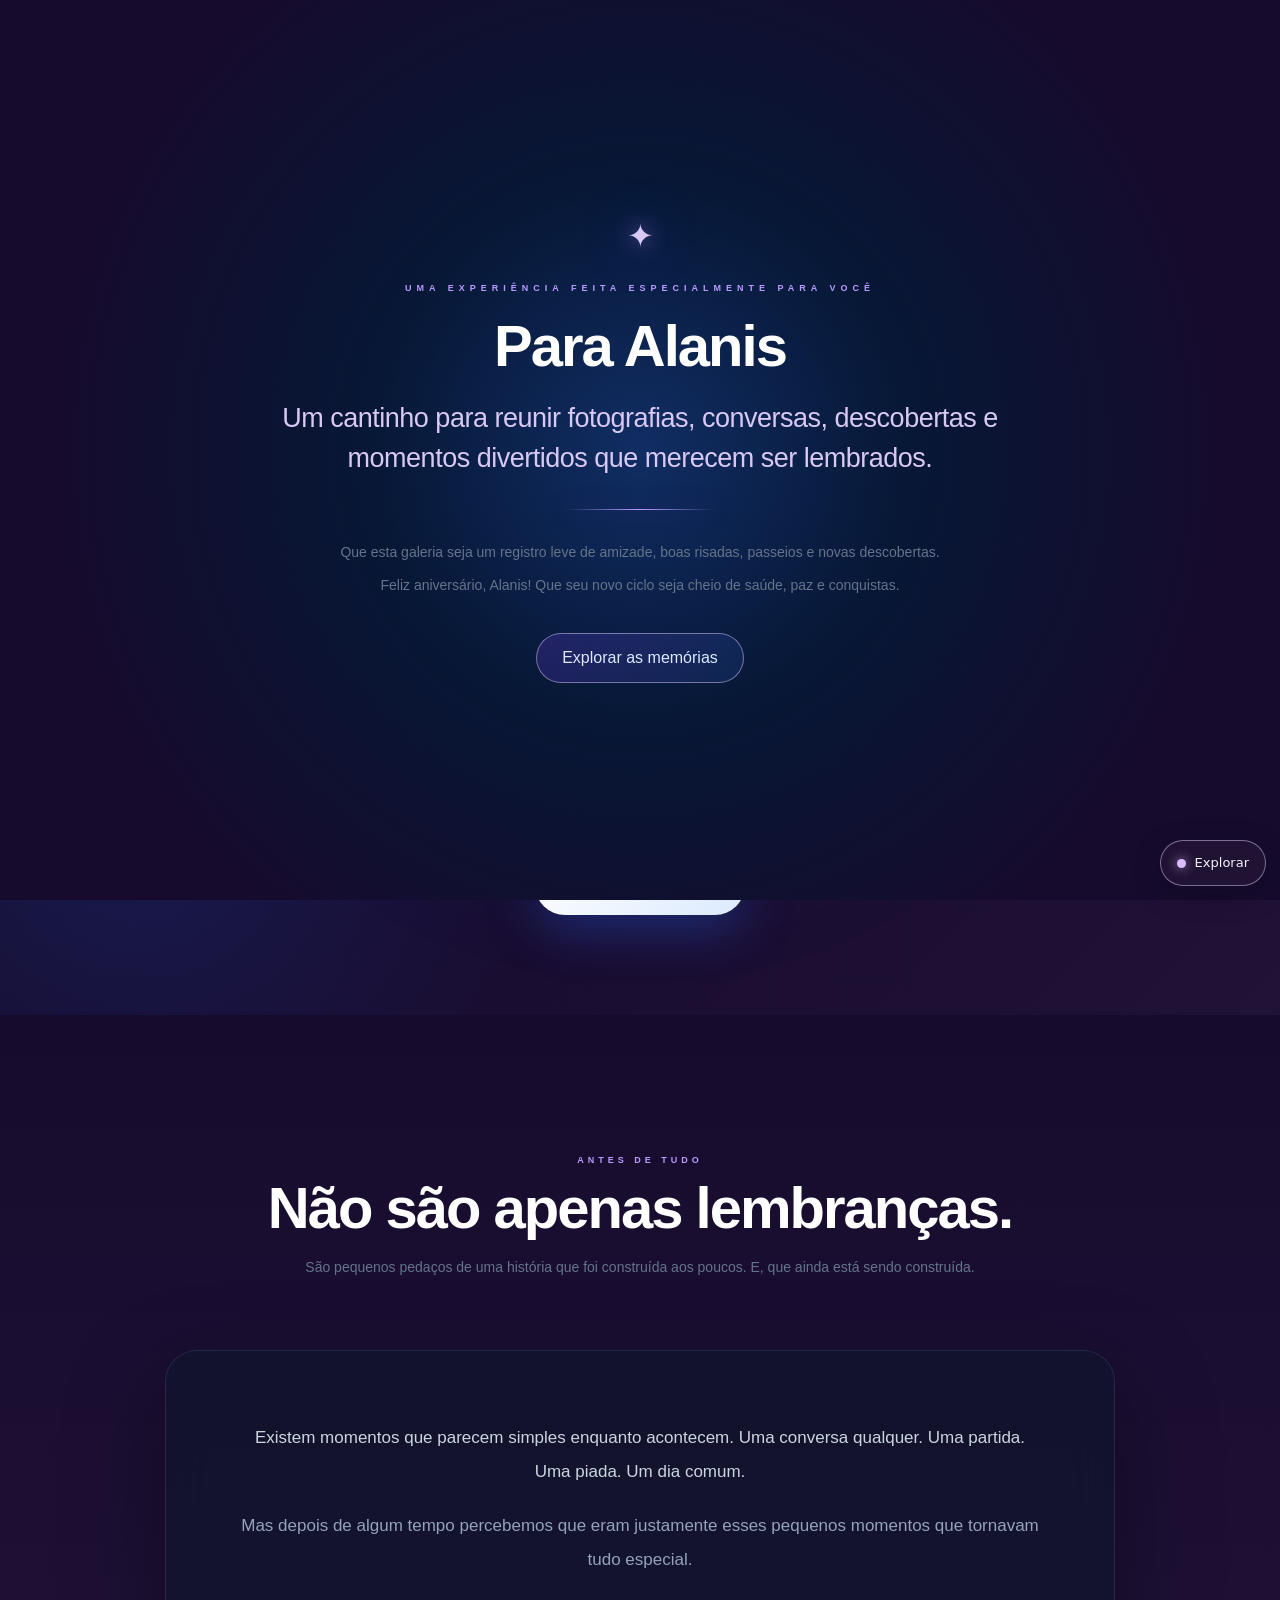
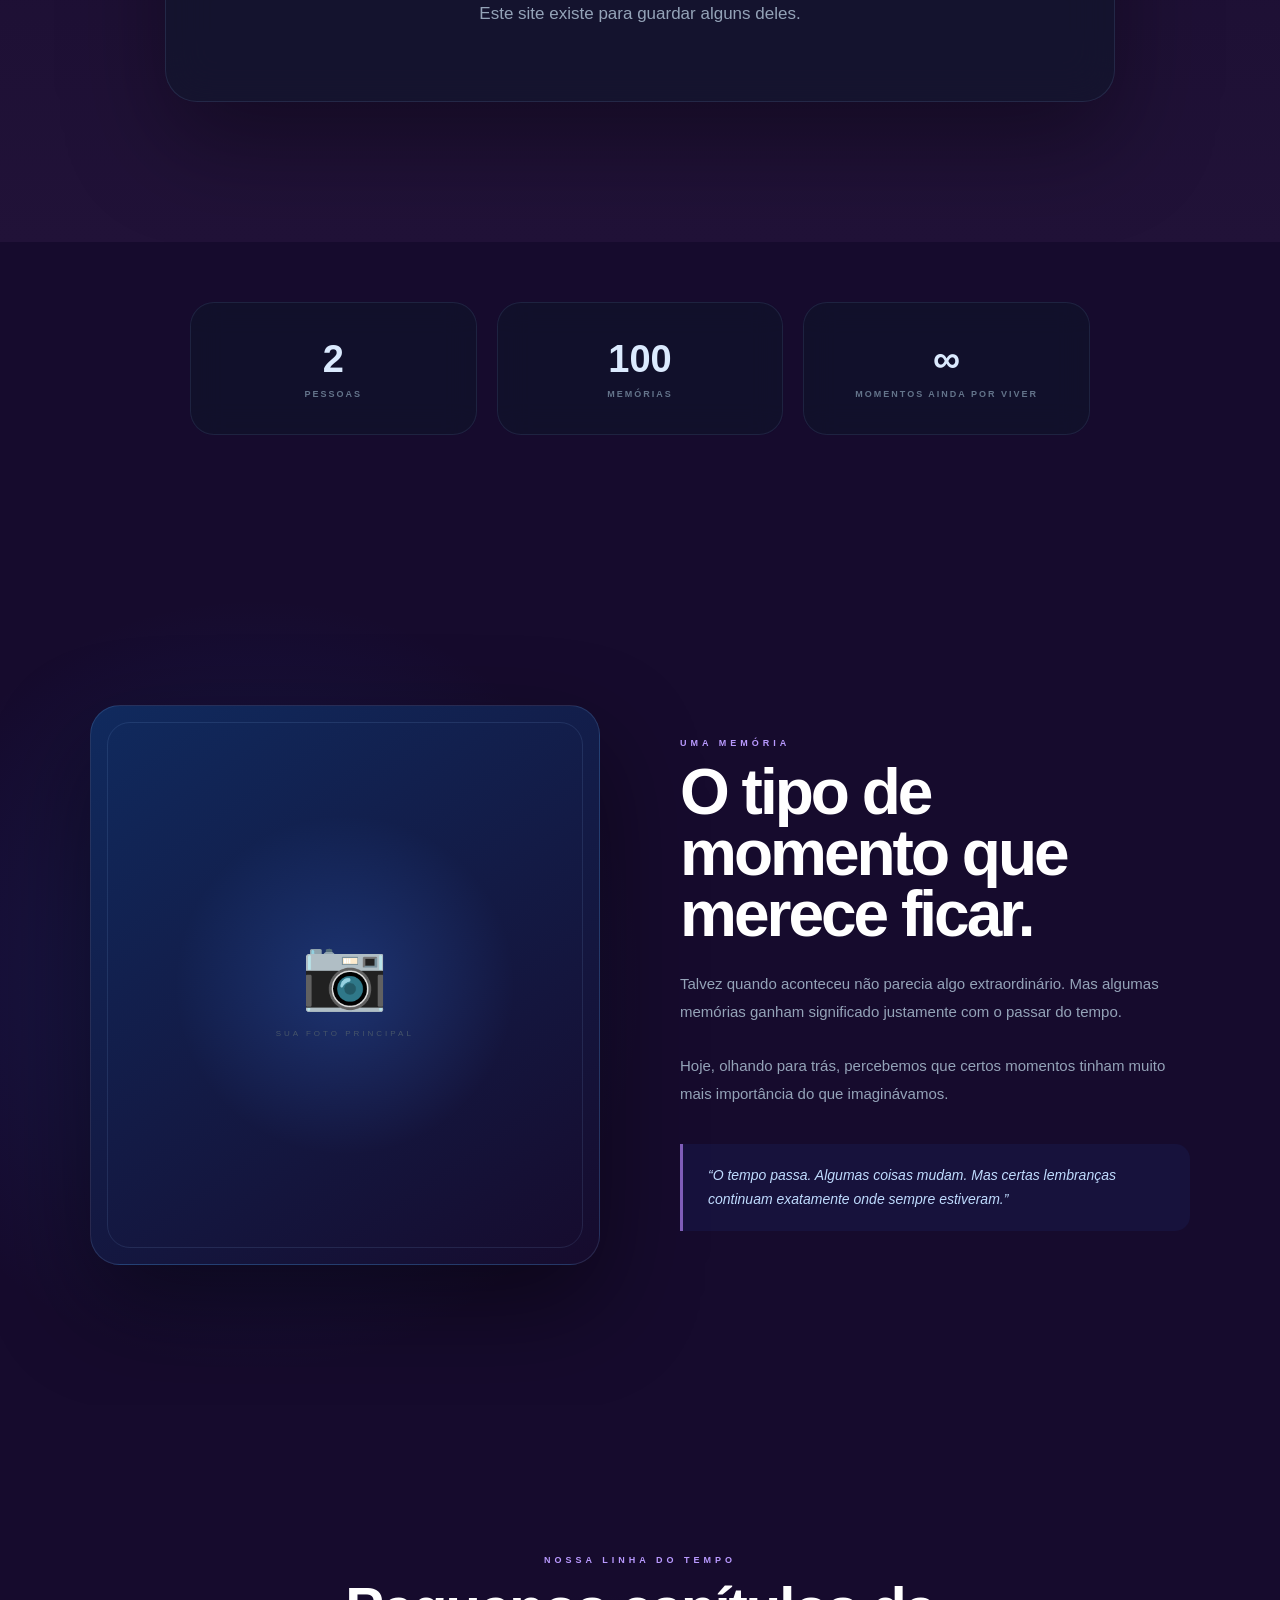
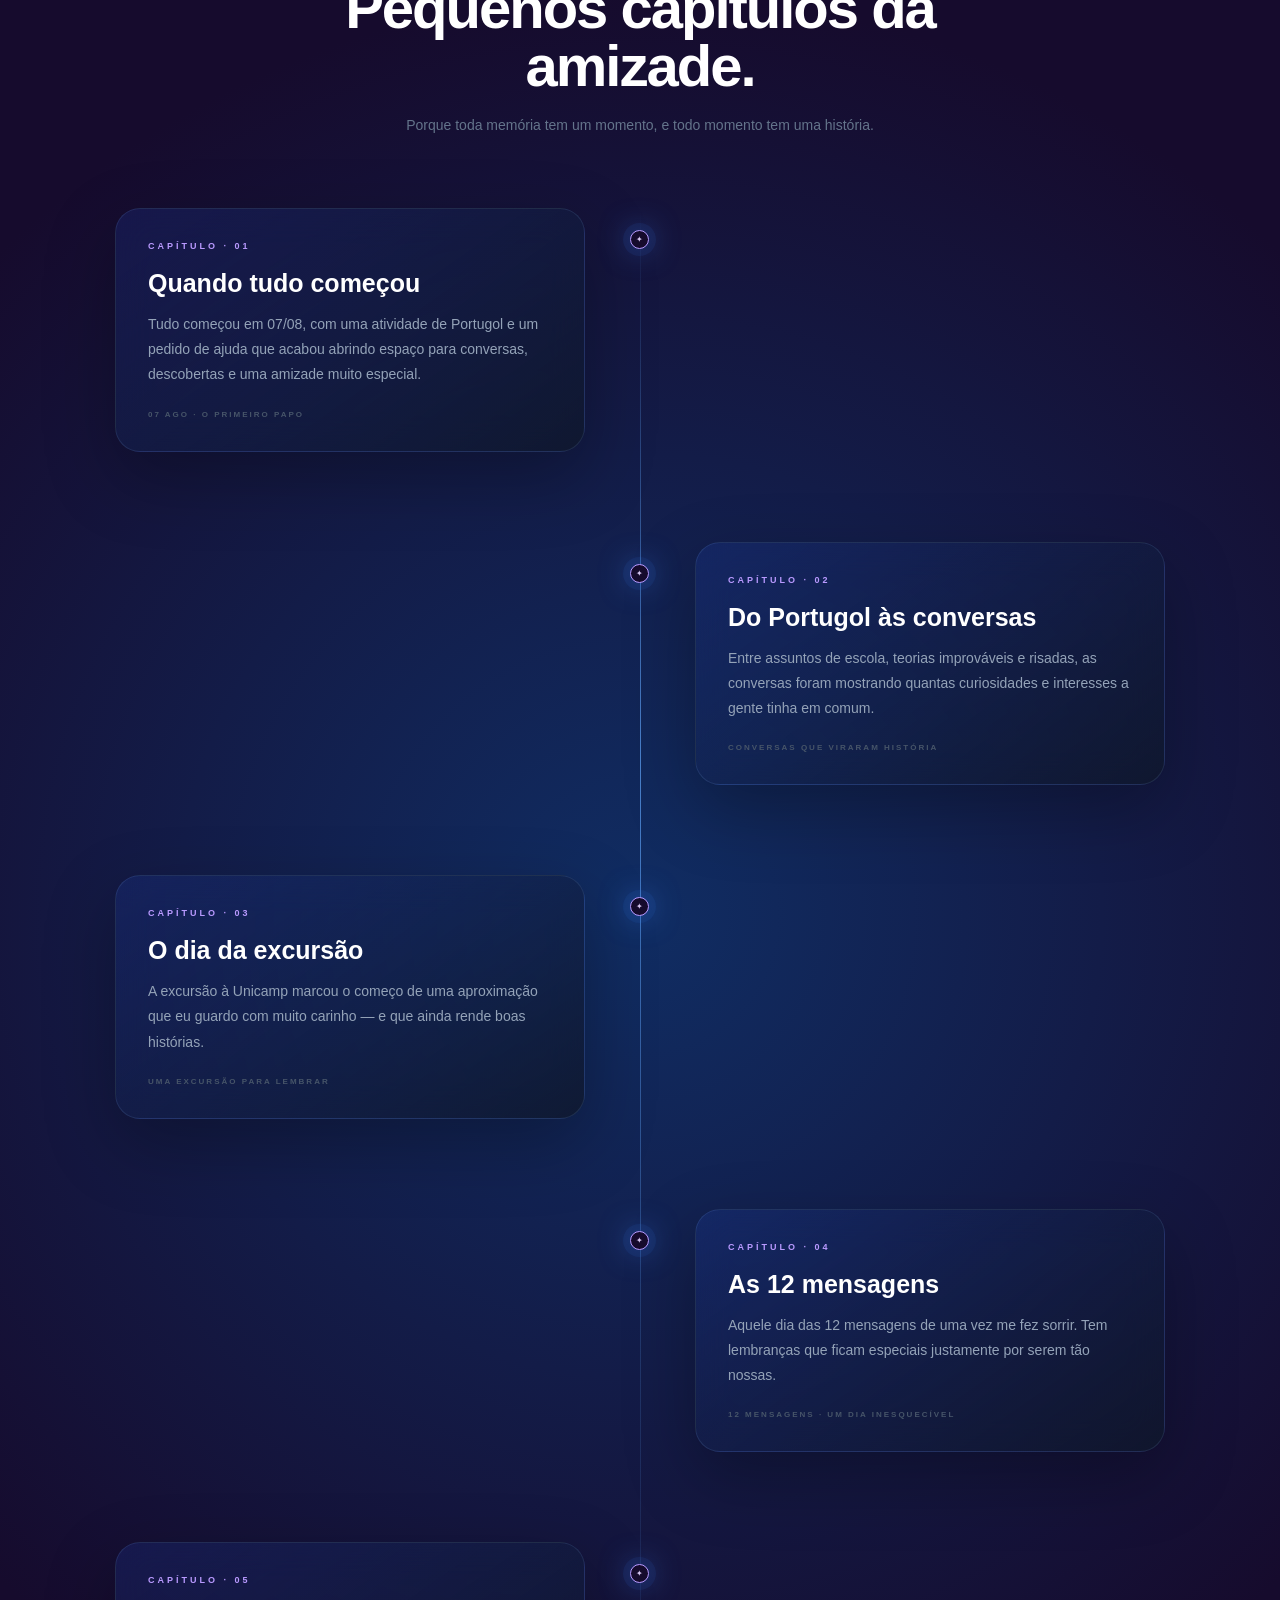
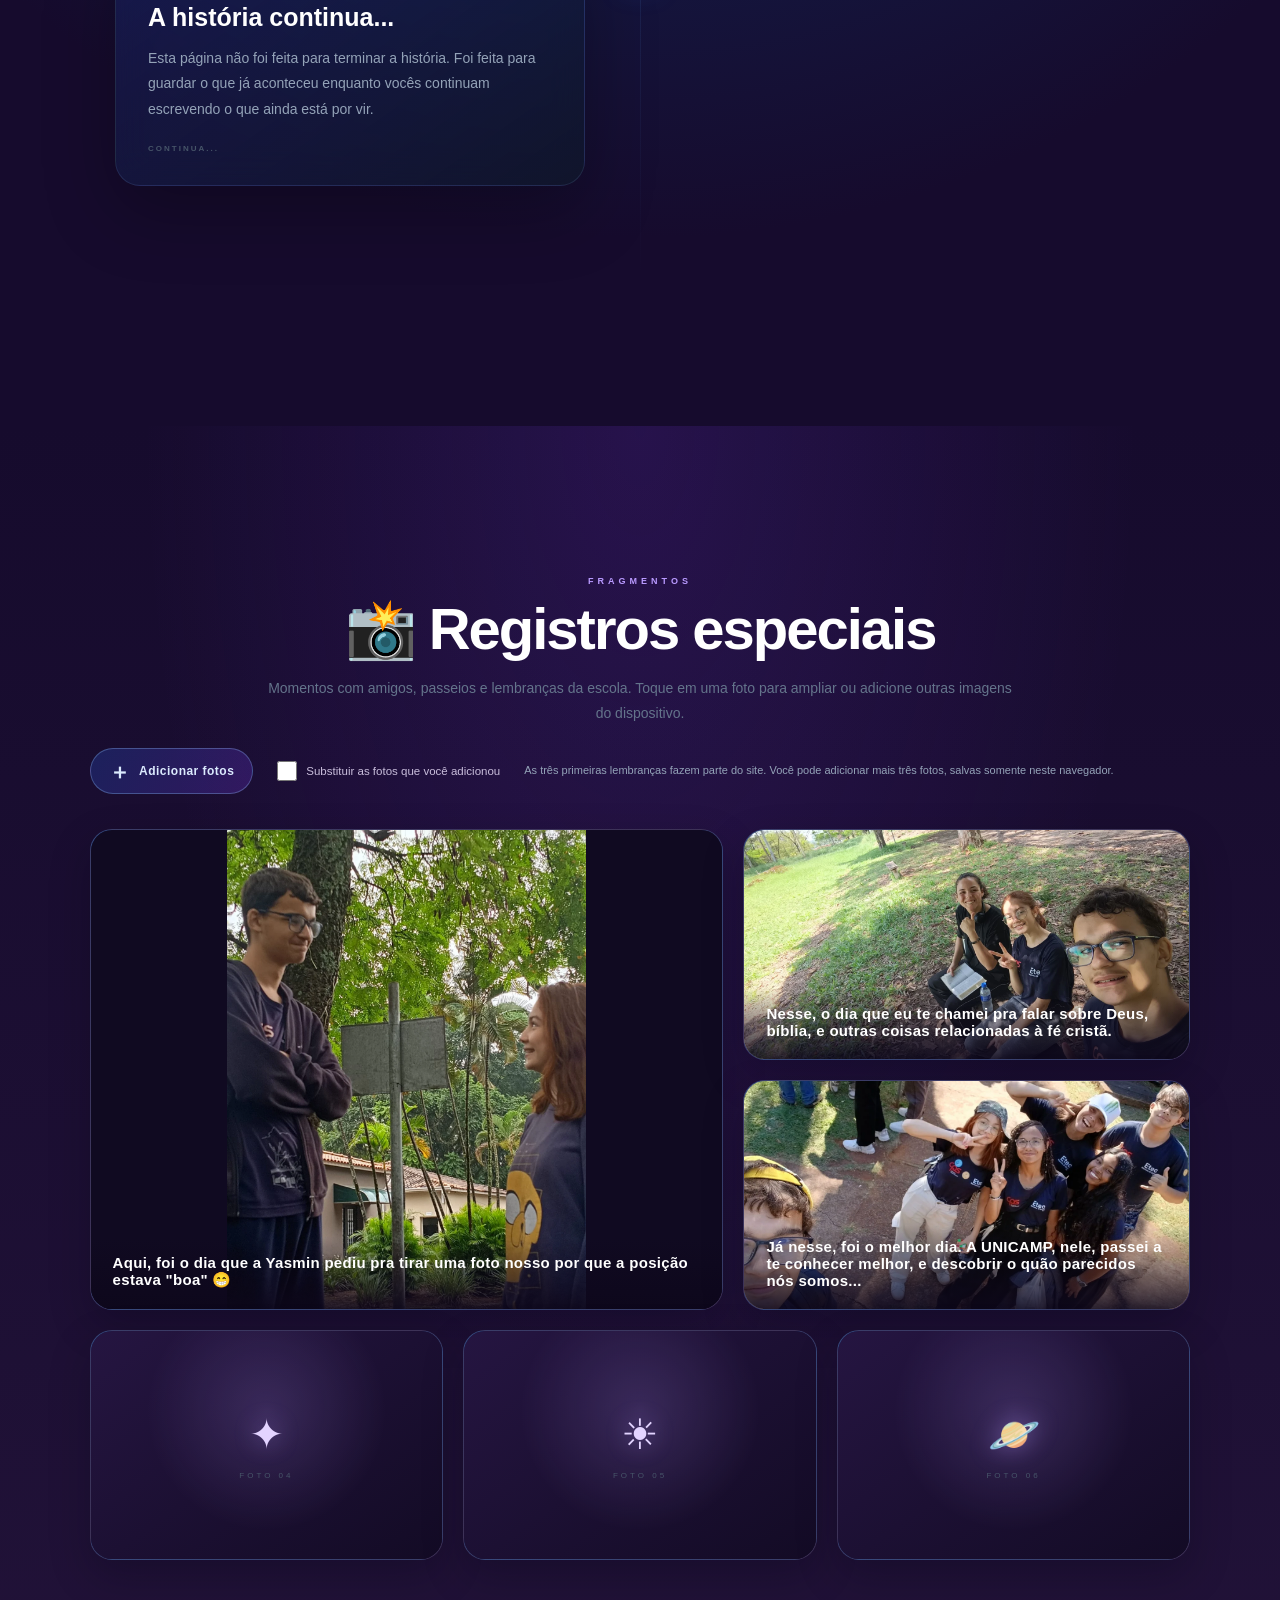
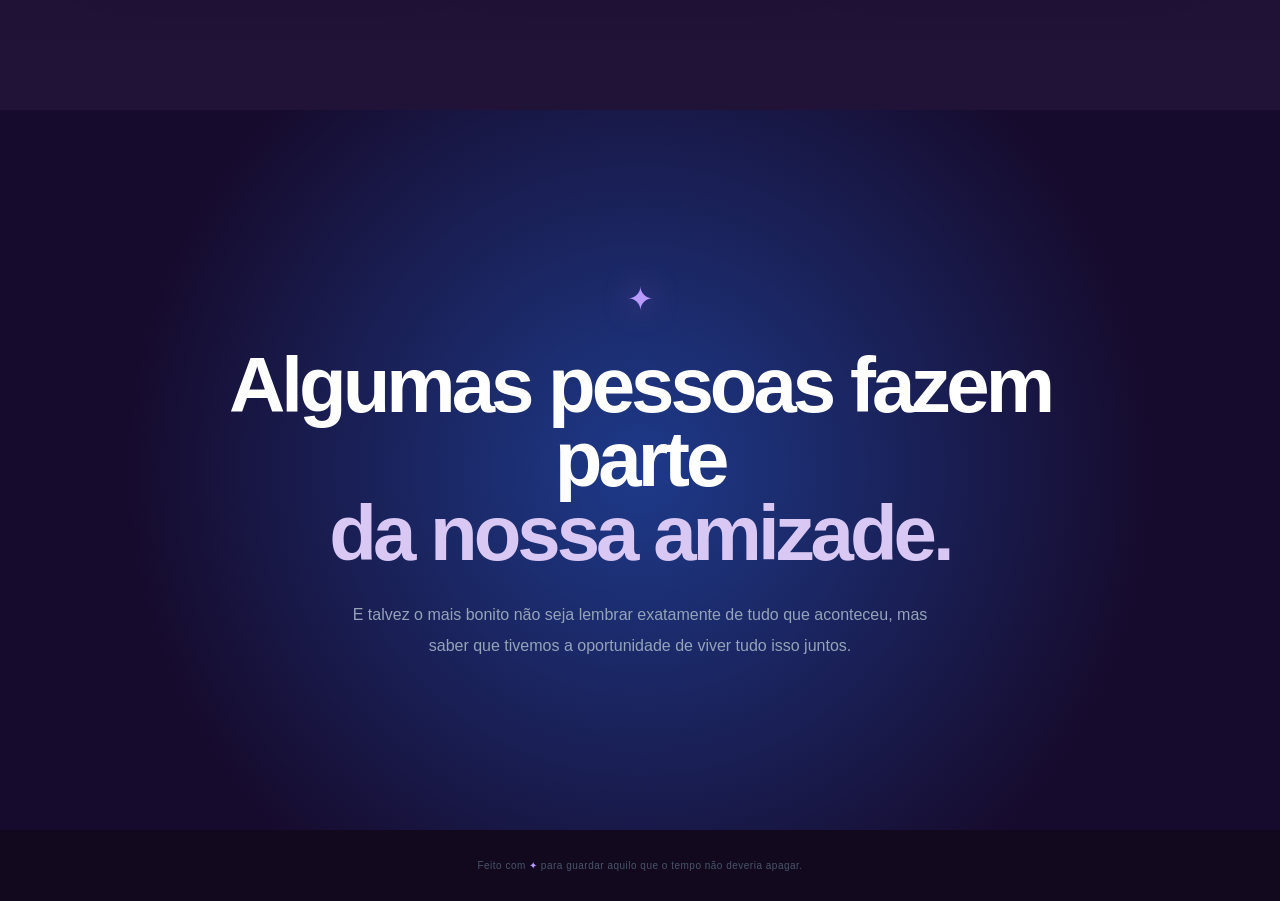
==== commit b926930d: "Atualizar o MEMORIAS.HTML fotos" ====
--- a/MEMORIAS.HTML
+++ b/MEMORIAS.HTML
@@ -1954,7 +1954,7 @@
 
         <h1 class="intro-message">
 
-            Para a Maninha ✨
+            Para Alanis
             <br>
 
             <strong>
@@ -1969,19 +1969,19 @@
 
         <p>
             Que esta galeria seja um registro leve de amizade,
-            boas risadas, passeios e novas descobertas. 🌷
+            boas risadas, passeios e novas descobertas. 
         </p>
 
         <p style="margin-top: 8px;">
             Feliz aniversário, Alanis! Que seu novo ciclo
-            seja cheio de saúde, paz e conquistas. 🎂
+            seja cheio de saúde, paz e conquistas. 
         </p>
 
         <button
             class="intro-button"
             onclick="enterSite()"
         >
-            Explorar as memórias ✦
+            Explorar as memórias 
         </button>
 
     </div>
@@ -2088,7 +2088,7 @@
     <div class="hero-content">
 
         <div class="hero-badge">
-            ✦ DUAS PESSOAS · UMA HISTÓRIA ✦
+            DUAS VARIÁVEIS, UMA CONSTANTE (sem referências em kkkkk)
         </div>
 
 
@@ -2173,7 +2173,7 @@
 
         <p>
             São pequenos pedaços de uma história
-            que foi construída aos poucos.
+            que foi construída aos poucos. E, que ainda está sendo construída.
         </p>
 
     </div>
@@ -2565,7 +2565,7 @@
             onclick="openLightbox(this)"
         >
             <img src="assets/images/memoria-encontro.webp" alt="Duas pessoas conversando em um espaço arborizado" loading="lazy" decoding="async">
-            <div class="gallery-overlay">🌿 Uma conversa no jardim</div>
+            <div class="gallery-overlay">Aqui, foi o dia que a Yasmin pediu pra tirar uma foto nosso por que a posição estava "boa" 😁</div>
         </div>
 
 
@@ -2577,7 +2577,7 @@
             onclick="openLightbox(this)"
         >
             <img src="assets/images/memoria-parque.webp" alt="Três amigos sentados juntos em um parque" loading="lazy" decoding="async">
-            <div class="gallery-overlay">☀️ Uma pausa no parque</div>
+            <div class="gallery-overlay">Nesse, o dia que eu te chamei pra falar sobre Deus, bíblia, e outras coisas relacionadas à fé cristã.</div>
         </div>
 
 
@@ -2589,7 +2589,7 @@
             onclick="openLightbox(this)"
         >
             <img src="assets/images/memoria-turma.webp" alt="Grupo de colegas reunidos ao ar livre para uma fotografia" loading="lazy" decoding="async">
-            <div class="gallery-overlay">🎓 Um registro com a turma</div>
+            <div class="gallery-overlay">Já nesse, foi o melhor dia. A UNICAMP, nele, passei a te conhecer melhor, e descobrir o quão parecidos nós somos...</div>
         </div>
 
 
